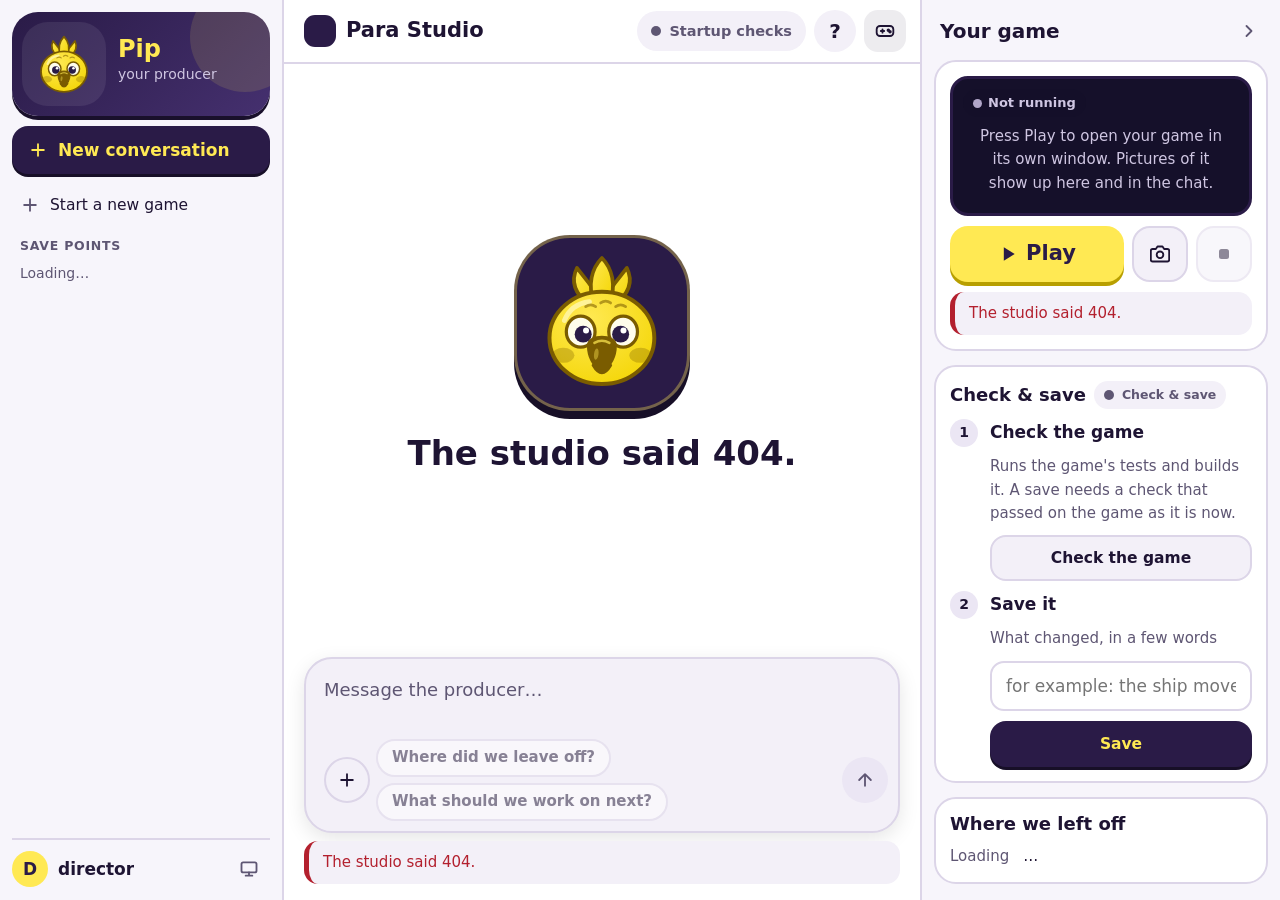
==== tools/para/studio/index.html @ 0a6eadca "feat(para): add optional Lavish visual boards to Para Studio (#11) * feat(board): optional visual bo" ====
<!doctype html>
<html lang="en">
<head>
<meta charset="utf-8">
<meta name="viewport" content="width=device-width, initial-scale=1">
<meta name="color-scheme" content="dark light">
<title>Para Studio</title>
<link rel="icon" type="image/svg+xml" href="data:image/svg+xml,%3Csvg xmlns='http://www.w3.org/2000/svg' viewBox='0 0 128 128'%3E%3Cdefs%3E%3ClinearGradient id='g' x1='0' y1='0' x2='1' y2='1'%3E%3Cstop offset='0' stop-color='%23FFE953'/%3E%3Cstop offset='1' stop-color='%23F3D400'/%3E%3C/linearGradient%3E%3CradialGradient id='r' cx='38%25' cy='30%25' r='85%25'%3E%3Cstop offset='0' stop-color='%23FFE953'/%3E%3Cstop offset='1' stop-color='%23F3D400'/%3E%3C/radialGradient%3E%3C/defs%3E%3Crect width='128' height='128' rx='28' fill='%232A1B47'/%3E%3Cg transform='translate(4 6)'%3E%3Cpath d='M50 44C40 36 34 26 40 14C46 22 54 30 58 40Z' fill='url(%23g)' stroke='%237A5C00' stroke-width='3' stroke-linejoin='round'/%3E%3Cpath d='M70 44C80 36 86 26 80 14C74 22 66 30 62 40Z' fill='url(%23g)' stroke='%237A5C00' stroke-width='3' stroke-linejoin='round'/%3E%3Cpath d='M54 42C48 28 52 14 60 6C68 14 72 28 66 42Z' fill='url(%23g)' stroke='%237A5C00' stroke-width='3' stroke-linejoin='round'/%3E%3Cellipse cx='60' cy='70' rx='42' ry='37' fill='url(%23r)' stroke='%237A5C00' stroke-width='3.2'/%3E%3Cellipse cx='43' cy='65' rx='11.5' ry='12.5' fill='%23FFFDEB' stroke='%237A5C00' stroke-width='2.6'/%3E%3Ccircle cx='45' cy='67' r='6.8' fill='%232A1B47'/%3E%3Ccircle cx='47.3' cy='64' r='2.4' fill='%23fff'/%3E%3Cellipse cx='77' cy='65' rx='11.5' ry='12.5' fill='%23FFFDEB' stroke='%237A5C00' stroke-width='2.6'/%3E%3Ccircle cx='75' cy='67' r='6.8' fill='%232A1B47'/%3E%3Ccircle cx='77.3' cy='64' r='2.4' fill='%23fff'/%3E%3Cpath d='M53 92Q60 104 67 92Z' fill='%235A4300' stroke='%237A5C00' stroke-width='2.4' stroke-linejoin='round'/%3E%3Cpath d='M49 76C49 67 71 67 71 76C71 86 66 93 60 97C54 93 49 86 49 76Z' fill='%237A5C00' stroke='%237A5C00' stroke-width='2' stroke-linejoin='round'/%3E%3C/g%3E%3C/svg%3E">
<script nonce="__NONCE__">
"use strict";
// The look follows the computer unless the director picked one; the pick is remembered in a cookie
// (the studio listens on a different port each run, and a cookie is shared across ports, a stored
// setting is not). This runs before the page is drawn, so there is no flash of the wrong theme.
const themeCookie = "paraloop_studio_theme";
function readTheme() {
  try {
    const m = document.cookie.match(/(?:^|;\s*)paraloop_studio_theme=(light|dark)(?:;|$)/);
    return m ? m[1] : "";
  } catch (e) { return ""; }
}
function writeTheme(choice) {
  try { document.cookie = themeCookie + "=" + (choice || "") + "; Path=/; Max-Age=" + (choice ? 31536000 : 0) + "; SameSite=Strict"; } catch (e) { /* cookies off: the choice lasts until reload */ }
}
function applyTheme(choice) {
  if (choice) document.documentElement.dataset.theme = choice; else delete document.documentElement.dataset.theme;
}
applyTheme(readTheme());
</script>
<style nonce="__NONCE__">
/* The fonts are inside the page (studioapi.nim puts them here when para is built): Nunito for
   text, Fredoka for headings, both SIL OFL 1.1 (tools/para/studio/fonts/). */
/*__FONTS__*/
/* Royal Purple on Nim gold. Every pair below was checked against WCAG AA (see the PR). The soft
   tints (ok-soft and the rest) are backgrounds for text in their own colour. */
:root {
  color-scheme: light dark;
  --sidebar: #F7F5FB; --bg: #FFFFFF; --surface: #F3F0F8; --surface-2: #EBE6F4; --line: #DCD5E8;
  --ink: #1E1433; --mute: #5E5673;
  --accent: #2A1B47; --accent-hover: #3D2A66; --on-accent: #FFE953; --link: #7A5C00; --focus: #9C7C00;
  --selected: #FFF6C7; --ok: #17763F; --bad: #B3202E; --warn: #A84B00;
  --scrim: rgba(30, 20, 51, .3); --pop: 0 10px 32px rgba(30, 20, 51, .16);
  --purple: #2A1B47; --gold: #FFE953;
  --gold-deep: #F3D400; --lilac: #E4DBF5; --ok-soft: #DDF3E5; --warn-soft: #FFE9D6; --bad-soft: #FBE1E4;
  --font: "Nunito", ui-rounded, "SF Pro Rounded", system-ui, -apple-system, "Segoe UI", Roboto, sans-serif;
  --display: "Fredoka", "Nunito", ui-rounded, system-ui, -apple-system, "Segoe UI", sans-serif;
}
@media (prefers-color-scheme: dark) {
  :root:not([data-theme="light"]) {
    --sidebar: #140D22; --bg: #1C1330; --surface: #2A1F45; --surface-2: #33284F; --line: #46396B;
    --ink: #EFEAF7; --mute: #B1A6C9;
    --accent: #FFE953; --accent-hover: #F3D400; --on-accent: #2A1B47; --link: #FFE953; --focus: #FFE953;
    --selected: #2C2433; --ok: #5FD38D; --bad: #FF7A85; --warn: #FFA066;
    --scrim: rgba(10, 6, 20, .6); --pop: 0 10px 32px rgba(0, 0, 0, .5);
    --lilac: #33284F; --ok-soft: #1F3A2C; --warn-soft: #3D2A1E; --bad-soft: #3D1E26;
  }
}
:root[data-theme="light"] { color-scheme: light; }
:root[data-theme="dark"] {
  color-scheme: dark;
  --sidebar: #140D22; --bg: #1C1330; --surface: #2A1F45; --surface-2: #33284F; --line: #46396B;
  --ink: #EFEAF7; --mute: #B1A6C9;
  --accent: #FFE953; --accent-hover: #F3D400; --on-accent: #2A1B47; --link: #FFE953; --focus: #FFE953;
  --selected: #2C2433; --ok: #5FD38D; --bad: #FF7A85; --warn: #FFA066;
  --scrim: rgba(10, 6, 20, .6); --pop: 0 10px 32px rgba(0, 0, 0, .5);
  --lilac: #33284F; --ok-soft: #1F3A2C; --warn-soft: #3D2A1E; --bad-soft: #3D1E26;
}

* { box-sizing: border-box; }
html, body { height: 100%; }
body { margin: 0; background: var(--bg); color: var(--ink); font: 17px/1.55 var(--font); -webkit-font-smoothing: antialiased; }
button { font: inherit; color: inherit; background: none; border: 0; padding: 0; cursor: pointer; text-align: inherit; }
button:disabled { cursor: default; }
input[type=text], textarea { font: inherit; color: var(--ink); }
:focus-visible { outline: 3px solid var(--focus); outline-offset: 2px; }
[hidden] { display: none !important; }
a { color: var(--link); font-weight: 700; }
p { margin: 0 0 8px; }
code, pre, .cmd { font-family: ui-monospace, SFMono-Regular, Consolas, monospace; }
code { font-size: .88em; overflow-wrap: anywhere; }
.mute { color: var(--mute); }
.sp { flex: 1; }
.sr-only { position: absolute; width: 1px; height: 1px; padding: 0; margin: -1px; overflow: hidden; clip: rect(0 0 0 0); white-space: nowrap; border: 0; }
.ic { width: 20px; height: 20px; flex: none; fill: none; stroke: currentColor; stroke-width: 2.2; stroke-linecap: round; stroke-linejoin: round; }
.ic.solid { fill: currentColor; stroke: none; }
.ib { width: 42px; height: 42px; border-radius: 14px; display: inline-grid; place-items: center; color: var(--mute); flex: none; }
.ib:hover:not(:disabled), .ib[aria-expanded="true"] { background: color-mix(in srgb, var(--ink) 8%, transparent); color: var(--ink); }

/* Pip, the parakeet: the brand mark and the producer's face. Always drawn on a purple tile, so the
   gold has the same contrast in light and dark. States: idle, thinking, talking. */
.pip-defs { position: absolute; width: 0; height: 0; overflow: hidden; }
.pip-tile { display: inline-grid; place-items: center; background: var(--purple); flex: none; width: 52px; height: 52px; border-radius: 18px;
  border: 2px solid color-mix(in srgb, var(--gold) 35%, transparent); box-shadow: 0 3px 0 color-mix(in srgb, var(--purple) 50%, #000); }
.pip-tile .pip { width: 94%; height: 94%; }
.pip { display: block; overflow: visible; }
.pip .think-dots, .pip .talk-arcs { display: none; }
.pip .think-dots { fill: var(--gold); }
.pip .talk-arcs { fill: none; stroke: var(--gold); stroke-width: 3; stroke-linecap: round; }
.pip .eye { transform-box: fill-box; transform-origin: 50% 50%; }
.pip .bird { transform-origin: 60px 112px; }
.pip .crest { transform-origin: 60px 44px; }
.pip .lower { transform-origin: 60px 92px; }
.pip .mouth { transform-box: fill-box; transform-origin: 50% 0%; transform: scaleY(.05); }
.pip[data-state="idle"] .bird { animation: pip-bob 3.4s ease-in-out infinite; }
.pip[data-state="idle"] .eye { animation: pip-blink 4.2s infinite; }
.pip[data-state="thinking"] .think-dots { display: inline; }
.pip[data-state="thinking"] .bird { animation: pip-tilt 3.6s ease-in-out infinite; }
.pip[data-state="thinking"] .pupil { transform: translate(2.6px, -4.4px); transition: transform .3s; }
.pip[data-state="thinking"] .think-dots circle { animation: pip-dots 1.5s infinite; }
.pip[data-state="thinking"] .think-dots circle:nth-child(2) { animation-delay: .25s; }
.pip[data-state="thinking"] .think-dots circle:nth-child(3) { animation-delay: .5s; }
.pip[data-state="thinking"] .crest { animation: pip-wig 1.8s ease-in-out infinite; }
.pip[data-state="talking"] .talk-arcs { display: inline; animation: pip-ping 1.1s infinite; }
.pip[data-state="talking"] .bird { animation: pip-chat 1.8s ease-in-out infinite; }
.pip[data-state="talking"] .lower { animation: pip-jaw .95s linear infinite; }
.pip[data-state="talking"] .mouth { animation: pip-gape .95s linear infinite; }
.pip[data-state="talking"] .crest { animation: pip-bounce .95s ease-in-out infinite; }
@keyframes pip-bob { 0%, 100% { transform: translateY(0); } 50% { transform: translateY(-2px); } }
@keyframes pip-blink { 0%, 92%, 100% { transform: scaleY(1); } 95% { transform: scaleY(.08); } }
@keyframes pip-tilt { 0%, 100% { transform: rotate(-5deg); } 50% { transform: rotate(-8deg) translateY(-1px); } }
@keyframes pip-dots { 0%, 100% { opacity: .25; } 35% { opacity: 1; } }
@keyframes pip-wig { 0%, 100% { transform: rotate(0); } 50% { transform: rotate(4deg); } }
@keyframes pip-ping { 0%, 100% { opacity: .15; } 50% { opacity: 1; } }
@keyframes pip-chat { 0%, 100% { transform: translateY(0); } 50% { transform: translateY(-1.5px); } }
@keyframes pip-bounce { 0%, 100% { transform: rotate(0); } 50% { transform: rotate(-3deg) translateY(-1px); } }
@keyframes pip-jaw { 0%, 100% { transform: translateY(0); } 20% { transform: translateY(5px); } 40% { transform: translateY(1px); } 60% { transform: translateY(6px); } 80% { transform: translateY(2px); } }
@keyframes pip-gape { 0%, 100% { transform: scaleY(.05); } 20% { transform: scaleY(1); } 40% { transform: scaleY(.25); } 60% { transform: scaleY(1.15); } 80% { transform: scaleY(.4); } }

/* the desk: sidebar, conversation, game panel */
.app { height: 100vh; height: 100dvh; display: grid; grid-template-columns: 284px minmax(0, 1fr) 360px; grid-template-rows: minmax(0, 1fr); position: relative; overflow: hidden; }
.app.no-panel, .app.no-game { grid-template-columns: 284px minmax(0, 1fr); }
.app.no-panel .panel, .app.no-game .panel { display: none; }

/* the sidebar */
.sb { background: var(--sidebar); border-right: 2px solid var(--line); display: flex; flex-direction: column; padding: 12px 12px 10px; gap: 10px; min-height: 0; overflow-y: auto; z-index: 6; scrollbar-width: thin; scrollbar-color: var(--line) transparent; }
.sb-x { display: none; position: absolute; right: 8px; top: 8px; z-index: 1; color: #EFEAF7; }
.pipcard { position: relative; overflow: hidden; display: flex; align-items: center; gap: 12px; padding: 10px; border-radius: 26px; flex: none;
  background: linear-gradient(135deg, var(--purple), #45306F); color: #EFEAF7; box-shadow: 0 4px 0 color-mix(in srgb, var(--purple) 60%, #000); }
.pipcard::before { content: ""; position: absolute; right: -30px; top: -30px; width: 110px; height: 110px; border-radius: 50%; background: rgba(255, 233, 83, .12); }
.pipcard .face { width: 84px; height: 84px; flex: none; border-radius: 26px; background: rgba(255, 255, 255, .08); padding: 8px 7px 6px; }
.pipcard .face .pip { width: 100%; height: 100%; }
.pipcard .who { min-width: 0; position: relative; }
.pipcard b { font: 600 24px/1.05 var(--display); color: var(--gold); display: block; overflow-wrap: anywhere; }
.pipcard small { display: block; color: #CFC6E2; font-size: 14px; margin: 2px 0 6px; }
.agents { display: flex; flex-wrap: wrap; gap: 4px; }
.agent-opt, .agent-one { font-size: 14px; font-weight: 800; border-radius: 999px; padding: 3px 11px; min-height: 30px; background: rgba(255, 255, 255, .12); color: #EFEAF7; display: inline-flex; align-items: center; }
.agent-opt:hover:not(:disabled) { background: rgba(255, 255, 255, .22); }
.agent-opt[aria-checked="true"] { background: var(--gold); color: var(--purple); }
.agent-opt:disabled { opacity: .6; }
.newchat { display: flex; align-items: center; gap: 10px; min-height: 48px; padding: 0 16px; border-radius: 16px; background: var(--accent); color: var(--on-accent); font-weight: 800; flex: none;
  box-shadow: 0 3px 0 color-mix(in srgb, var(--accent) 55%, #000); }
.newchat:hover:not(:disabled) { background: var(--accent-hover); }
.newchat:disabled { opacity: .55; }
.label { font-size: 12.5px; font-weight: 800; text-transform: uppercase; letter-spacing: .06em; color: var(--mute); padding: 10px 8px 4px; }
.row { display: flex; align-items: center; gap: 10px; width: 100%; min-height: 42px; padding: 6px 8px; border-radius: 14px; font-size: 15.5px; line-height: 20px; min-width: 0; }
button.row:hover:not(:disabled) { background: color-mix(in srgb, var(--ink) 7%, transparent); }
.row:disabled { opacity: .55; }
.row.sel { background: var(--selected); box-shadow: inset 3px 0 0 var(--focus); font-weight: 800; }
.row .tx { flex: 1; min-width: 0; overflow: hidden; white-space: nowrap; text-overflow: ellipsis; }
.row .when { color: var(--mute); font-size: 12.5px; flex: none; }
.row .n { min-width: 28px; height: 28px; padding: 0 4px; border-radius: 10px; background: var(--surface-2); color: var(--mute); display: grid; place-items: center; font-size: 13px; font-weight: 800; flex: none; }
.row .ic { color: var(--mute); }
.thumb { width: 32px; height: 32px; border-radius: 11px; flex: none; display: grid; place-items: center; font: 600 16px/1 var(--display); background: var(--purple); color: var(--gold); }
.thumb.t1 { background: #5FD38D; color: #10301E; }
.thumb.t2 { background: var(--lilac); color: var(--ink); }
.thumb.t3 { background: var(--gold); color: var(--purple); }
.sb p.mute { padding: 4px 8px; font-size: 14px; margin: 0; }
.foot { margin-top: auto; border-top: 2px solid var(--line); padding-top: 8px; display: flex; align-items: center; gap: 6px; }
.me { display: flex; align-items: center; gap: 10px; flex: 1; min-width: 0; font-weight: 700; }
.me span:last-child { overflow: hidden; text-overflow: ellipsis; white-space: nowrap; }
.av { width: 36px; height: 36px; border-radius: 50%; display: grid; place-items: center; background: var(--gold); color: var(--purple); font: 600 17px/1 var(--display); flex: none; }
.theme-ic { display: none; }
:root:not([data-theme]) .theme-ic.i-auto, :root[data-theme="light"] .theme-ic.i-light, :root[data-theme="dark"] .theme-ic.i-dark { display: block; }

/* the conversation, in the middle */
.main { min-width: 0; min-height: 0; display: flex; flex-direction: column; position: relative; }
.hd { height: 64px; flex: none; display: flex; align-items: center; gap: 8px; padding: 0 14px; border-bottom: 2px solid var(--line); position: relative; z-index: 3; }
.menu { display: none; }
.picker { display: inline-flex; align-items: center; gap: 10px; min-height: 46px; padding: 0 12px 0 6px; border-radius: 16px; font: 600 21px/1.1 var(--display); min-width: 0; }
.picker > span:not(.thumb) { overflow: hidden; text-overflow: ellipsis; white-space: nowrap; }
.picker:hover:not(:disabled), .picker[aria-expanded="true"] { background: var(--surface); }
.picker .ic { width: 18px; height: 18px; color: var(--mute); }
.picker:disabled .ic { display: none; }
.app.no-game .picker .thumb { display: none; }
.pill { display: inline-flex; align-items: center; gap: 8px; min-height: 40px; padding: 0 14px; border-radius: 999px; font-weight: 800; font-size: 14.5px; white-space: nowrap;
  background: var(--surface); color: var(--mute); }
.pill .pd { width: 10px; height: 10px; border-radius: 50%; background: var(--mute); flex: none; }
.pill.ok { background: var(--ok-soft); color: var(--ok); } .pill.ok .pd { background: var(--ok); }
.pill.warn { background: var(--warn-soft); color: var(--warn); } .pill.warn .pd { background: var(--warn); }
.pill.bad { background: var(--bad-soft); color: var(--bad); } .pill.bad .pd { background: var(--bad); }
button.pill:hover { filter: brightness(.97); }
.pill .short { display: none; }
.running .pd { box-shadow: 0 0 0 0 color-mix(in srgb, var(--ok) 60%, transparent); }
.help { width: 42px; height: 42px; border-radius: 50%; background: var(--surface); font: 600 20px/1 var(--display); display: grid; place-items: center; flex: none; }
.help:hover, .help[aria-expanded="true"] { background: var(--surface-2); }

.btn { display: inline-flex; align-items: center; justify-content: center; gap: 8px; min-height: 46px; padding: 0 18px; border-radius: 16px; font-size: 15.5px; font-weight: 800; white-space: nowrap; background: var(--surface-2); color: var(--ink); }
.btn .ic { width: 18px; height: 18px; }
.btn.primary { background: var(--accent); color: var(--on-accent); box-shadow: 0 3px 0 color-mix(in srgb, var(--accent) 55%, #000); }
.btn.primary:hover:not(:disabled) { background: var(--accent-hover); }
.btn.ghost { background: var(--surface); border: 2px solid var(--line); }
.btn.ghost:hover:not(:disabled) { background: var(--surface-2); }
.btn.full { width: 100%; }
.btn:disabled { opacity: .5; }
.btn.primary:disabled { background: var(--surface-2); color: var(--mute); opacity: 1; box-shadow: none; }

/* menus and popovers */
.pop { position: absolute; z-index: 8; min-width: 240px; background: var(--bg); border: 2px solid var(--line); border-radius: 20px; box-shadow: var(--pop); padding: 8px; display: flex; flex-direction: column; gap: 2px; }
.pop .hint { font-size: 12.5px; font-weight: 800; color: var(--mute); padding: 6px 10px 4px; text-transform: uppercase; letter-spacing: .05em; }
.pop .mk { display: inline-grid; width: 20px; flex: none; }
.pop [aria-checked="false"] .mk { visibility: hidden; }
#game-menu { top: 58px; left: 12px; }
.card-pop { top: 70px; right: 12px; width: min(420px, calc(100% - 24px)); max-height: calc(100% - 84px); overflow-y: auto; padding: 16px 18px 18px; gap: 12px; }
.card-pop h3 { font: 600 21px/1.2 var(--display); margin: 0; }
.pfl { list-style: none; margin: 0; padding: 0; display: flex; flex-direction: column; gap: 10px; }
.pfl li { display: flex; gap: 10px; align-items: flex-start; font-size: 15.5px; line-height: 1.45; min-width: 0; }
.pfl li > span:last-child { min-width: 0; overflow-wrap: anywhere; }
.pfl b { display: block; }
.pfl small { display: block; color: var(--mute); font-size: 14px; }
.dot { flex: none; width: 28px; height: 28px; border-radius: 50%; display: grid; place-items: center; font-weight: 800; font-size: 15px; background: var(--lilac); color: var(--ink); }
.dot.ok { background: var(--ok-soft); color: var(--ok); }
.dot.fail { background: var(--bad-soft); color: var(--bad); }
.dot.unknown { background: var(--warn-soft); color: var(--warn); }
.em { flex: none; width: 30px; height: 30px; border-radius: 10px; display: grid; place-items: center; background: var(--surface); font-size: 16px; }
.sub { font: 600 16px/1.2 var(--display); margin: 4px 0 0; color: var(--mute); }

/* the first-run helper for Claude: what to type, and what Claude will ask */
.firstrun { border: 2px solid var(--focus); background: var(--selected); border-radius: 18px; padding: 12px 14px; display: flex; flex-direction: column; gap: 10px; font-size: 15px; }
.firstrun h4 { font: 600 18px/1.2 var(--display); margin: 0; }
.firstrun p { margin: 0; }
.firstrun ul { margin: 0; padding-left: 20px; display: flex; flex-direction: column; gap: 6px; }
.cmd { margin: 0; padding: 10px 12px; background: var(--bg); border: 2px solid var(--line); border-radius: 12px; font-size: 14px; white-space: pre-wrap; overflow-wrap: anywhere; }
.btns { display: flex; flex-wrap: wrap; gap: 8px; align-items: center; }

.result { padding: 10px 14px; white-space: pre-wrap; border-radius: 14px; border-left: 5px solid var(--line); background: var(--surface); overflow-wrap: anywhere; font-size: 15px; }
.result.ok { border-color: var(--ok); color: var(--ok); }
.result.bad { border-color: var(--bad); color: var(--bad); }
.result.busy { border-color: var(--warn); color: var(--warn); }
.result:empty { display: none; }
details { font-size: 14.5px; }
summary { cursor: pointer; font-weight: 700; }
pre { margin: 8px 0 0; padding: 10px; background: var(--bg); border: 2px solid var(--line); border-radius: 12px; max-height: 14rem; overflow: auto; white-space: pre-wrap; overflow-wrap: anywhere; font-size: 13px; line-height: 1.4; color: var(--ink); }

/* the conversation: the director's bubbles on the right, Pip beside the producer's */
.stage { flex: 1; min-height: 0; display: flex; flex-direction: column; }
#chat-log { flex: 1; min-height: 0; overflow-y: auto; display: flex; flex-direction: column; gap: 18px; padding: 20px max(20px, calc((100% - 50rem) / 2)) 16px; scrollbar-width: thin; scrollbar-color: var(--line) transparent; }
#chat-log > * { flex-shrink: 0; } /* a long conversation scrolls; nothing in it gets squeezed */
.msg { display: flex; gap: 14px; min-width: 0; }
.msg.you { align-self: flex-end; max-width: 78%; }
.msg.prod { align-self: flex-start; max-width: 90%; }
.bub { padding: 12px 18px; white-space: pre-wrap; overflow-wrap: anywhere; font-size: 18px; line-height: 1.6; min-width: 0; }
.msg.you .bub { background: var(--surface-2); border-radius: 24px 24px 8px 24px; }
.msg.prod .bub { background: var(--surface); border: 2px solid var(--line); border-radius: 8px 24px 24px 24px; }
#chat-log > :not(.msg) { margin-left: 66px; }
.line { color: var(--mute); font-size: 15.5px; overflow-wrap: anywhere; padding-left: 14px; border-left: 4px solid var(--line); }
.line.refused { color: var(--warn); border-color: var(--warn); background: var(--warn-soft); padding: 10px 14px; border-radius: 0 14px 14px 0; }
.line.error { color: var(--bad); border-color: var(--bad); font-size: 16px; white-space: pre-wrap; background: var(--bad-soft); padding: 10px 14px; border-radius: 0 14px 14px 0; }
.line.notice { border-color: var(--focus); }
.card { border: 2px solid var(--line); border-radius: 18px; padding: 10px 14px; background: var(--bg); max-width: 36rem; display: flex; gap: 12px; align-items: flex-start; }
.card .ti { width: 38px; height: 38px; border-radius: 12px; display: grid; place-items: center; flex: none; background: var(--gold); color: var(--purple); }
.card.done .ti { background: var(--ok); color: var(--bg); }
.card.failed .ti, .card.stopped .ti { background: var(--bad); color: var(--bg); }
.card .tb { flex: 1; min-width: 0; }
.card .head { font-weight: 800; display: flex; align-items: center; gap: 8px; flex-wrap: wrap; }
.card .state { font-weight: 600; color: var(--mute); }
.card .what { color: var(--mute); overflow-wrap: anywhere; white-space: pre-wrap; font-size: 15px; }
.card .what:empty { display: none; }
.card.shot { display: block; overflow: hidden; }
.card.shot img { display: block; max-width: 100%; height: auto; margin-top: 8px; border: 2px solid var(--line); border-radius: 12px; background: var(--bg); }
.spin { display: inline-block; width: 18px; height: 18px; border-radius: 50%; border: 3px solid var(--line); border-top-color: var(--focus); flex: none; animation: rot .8s linear infinite; }
@keyframes rot { to { transform: rotate(360deg); } }
.typing { padding: 0 max(20px, calc((100% - 50rem) / 2)) 8px; }
.typing .msg { align-items: center; }
.typing .bub { color: var(--mute); padding: 10px 18px; font-size: 16px; }
.dots { display: inline-flex; gap: 4px; margin-left: 6px; vertical-align: middle; }
.dots i { width: 7px; height: 7px; border-radius: 50%; background: var(--mute); display: block; animation: dd 1.2s infinite ease-in-out; }
.dots i:nth-child(2) { animation-delay: .2s; }
.dots i:nth-child(3) { animation-delay: .4s; }
@keyframes dd { 0%, 60%, 100% { opacity: .3; transform: translateY(0); } 30% { opacity: 1; transform: translateY(-3px); } }

/* the greeting before anything is said: a big Pip */
.hello { display: none; flex: 1; min-height: 0; overflow-y: auto; flex-direction: column; align-items: center; justify-content: center; text-align: center; padding: 20px; gap: 6px; }
.hello .pip-tile { width: 176px; height: 176px; border-radius: 56px; border-width: 3px; box-shadow: 0 8px 0 color-mix(in srgb, var(--purple) 55%, #000); }
.hello h2 { font: 600 34px/1.1 var(--display); margin: 18px 0 0; }
.hello p { color: var(--mute); margin: 0 auto; font-size: 17px; max-width: 34rem; }
.hello .btn { margin-top: 12px; min-height: 56px; padding: 0 28px; font: 600 21px/1 var(--display); border-radius: 20px; }
.app.is-empty #chat-log, .app.is-empty .typing { display: none; }
.app.is-empty .hello { display: flex; }
.app.no-game .cwrap, .app.no-game #chat-new, .app.no-game #panel-btn { display: none; }

/* the message box: big, round, and nothing written under it */
.cwrap { flex: none; padding: 8px max(20px, calc((100% - 50rem) / 2)) 16px; display: flex; flex-direction: column; gap: 8px; }
.composer { background: var(--surface); border: 2px solid var(--line); border-radius: 28px; padding: 10px 10px 10px 18px; box-shadow: 0 6px 20px rgba(0, 0, 0, .10); display: flex; flex-direction: column; gap: 6px; }
.composer:focus-within { border-color: var(--focus); }
.composer textarea { width: 100%; resize: none; border: 0; outline: 0; background: transparent; font-size: 18px; line-height: 26px; padding: 8px 0; min-height: 64px; height: 64px; max-height: 220px; }
.composer textarea::placeholder { color: var(--mute); }
.composer textarea:focus-visible { outline: none; }
.tools { display: flex; align-items: center; gap: 6px; flex-wrap: wrap; }
.plus, .send { width: 46px; height: 46px; border-radius: 50%; display: grid; place-items: center; flex: none; }
.plus { color: var(--ink); border: 2px solid var(--line); }
.plus:hover, .plus[aria-expanded="true"] { background: var(--bg); }
.send { background: var(--accent); color: var(--on-accent); margin-left: auto; }
.send:hover:not(:disabled) { background: var(--accent-hover); }
.send:disabled { background: var(--surface-2); color: var(--mute); }
#chat-start { flex: 1 1 0; min-width: 0; }
.chip { display: inline-flex; align-items: center; min-height: 38px; padding: 0 14px; border-radius: 999px; border: 2px solid var(--line); font-size: 15px; font-weight: 700; color: var(--ink); background: var(--bg); }
.chip:hover:not(:disabled) { border-color: var(--focus); }
.chip:disabled { opacity: .5; }

/* the game panel, on the right */
.panel { border-left: 2px solid var(--line); background: var(--sidebar); display: flex; flex-direction: column; min-height: 0; z-index: 7; }
.p-hd { display: flex; align-items: center; gap: 8px; padding: 10px 10px 8px 18px; flex: none; }
.p-hd b { font: 600 20px/1.2 var(--display); }
.pbody { flex: 1; min-height: 0; overflow-y: auto; padding: 0 12px 14px; display: flex; flex-direction: column; gap: 14px; scrollbar-width: thin; scrollbar-color: var(--line) transparent; }
.sec { background: var(--bg); border: 2px solid var(--line); border-radius: 22px; padding: 14px; display: flex; flex-direction: column; gap: 10px; }
.sec h4 { font: 600 18px/1.2 var(--display); margin: 0; display: flex; align-items: center; gap: 8px; flex-wrap: wrap; }
.sec h4 .pill { min-height: 28px; padding: 0 10px; font: 800 12.5px/1 var(--font); }
.view { position: relative; border-radius: 18px; overflow: hidden; border: 3px solid var(--purple); background: #15102A; min-height: 120px; display: grid; place-items: center; }
.view img { display: block; width: 100%; height: auto; }
.view .empty-view { color: #CFC6E2; font-size: 15px; padding: 46px 18px 18px; text-align: center; }
.view .live { position: absolute; left: 10px; top: 10px; display: inline-flex; align-items: center; gap: 6px; font-size: 13px; font-weight: 800; background: rgba(21, 16, 42, .85); color: #CFC6E2; padding: 4px 10px; border-radius: 999px; }
.view .live i { width: 9px; height: 9px; border-radius: 50%; background: #B1A6C9; }
.view .live.on { color: #5FD38D; } .view .live.on i { background: #5FD38D; }
.view .live.busy { color: #FFA066; } .view .live.busy i { background: #FFA066; }
.row3 { display: grid; grid-template-columns: minmax(0, 1fr) auto auto; gap: 8px; }
.play { min-height: 56px; border-radius: 18px; background: var(--gold); color: var(--purple); font: 600 21px/1 var(--display); display: flex; align-items: center; justify-content: center; gap: 8px; box-shadow: 0 4px 0 #B89F00; padding: 0 12px; }
.play:hover:not(:disabled) { background: var(--gold-deep); }
.play:disabled { opacity: .6; }
.sq { width: 56px; height: 56px; border-radius: 18px; background: var(--surface); display: grid; place-items: center; border: 2px solid var(--line); flex: none; }
.sq:hover:not(:disabled) { background: var(--surface-2); }
.sq:disabled { opacity: .5; }
.step { display: flex; gap: 12px; }
.sn { width: 28px; height: 28px; border-radius: 50%; background: var(--surface-2); display: grid; place-items: center; font-weight: 800; font-size: 14px; flex: none; }
.sbody { display: flex; flex-direction: column; gap: 10px; flex: 1; min-width: 0; }
.sbody p { margin: 0; font-size: 15px; }
.sbody label, .confirm label { font-size: 15px; color: var(--mute); }
dl { margin: 0; display: grid; grid-template-columns: max-content minmax(0, 1fr); gap: 6px 14px; font-size: 15px; }
dt { color: var(--mute); }
dd { margin: 0; overflow-wrap: anywhere; }
.field { width: 100%; background: var(--bg); border: 2px solid var(--line); border-radius: 14px; padding: 10px 14px; min-height: 48px; }
.field:focus { outline: 0; border-color: var(--focus); box-shadow: 0 0 0 3px color-mix(in srgb, var(--focus) 28%, transparent); }

/* the sheets that slide in (backup, a new game) */
.scrim { position: absolute; inset: 0; background: var(--scrim); z-index: 5; }
#sheet-scrim { z-index: 8; }
.sheet { position: absolute; top: 0; right: 0; bottom: 0; width: 440px; max-width: 100%; z-index: 9; background: var(--bg); border-left: 2px solid var(--line); box-shadow: var(--pop); padding: 16px 20px 20px; display: flex; flex-direction: column; gap: 18px; overflow-y: auto; }
.sheet > form { flex: none; }
.sh-hd { display: flex; align-items: center; font: 600 22px/1.2 var(--display); }
.sh-hd .ib { margin-right: -8px; }
.confirm { border: 2px solid var(--warn); border-radius: 18px; padding: 14px; display: flex; flex-direction: column; gap: 8px; }
.confirm p { margin: 0; font-size: 15px; }
.check { display: flex; gap: 8px; align-items: flex-start; }
.check input { margin-top: 4px; width: 1.15rem; height: 1.15rem; accent-color: var(--accent); }

@media (max-width: 1100px) {
  .app, .app.no-panel, .app.no-game { grid-template-columns: 248px minmax(0, 1fr); }
  .panel { display: none; position: absolute; top: 0; right: 0; bottom: 0; width: min(400px, 100%); box-shadow: var(--pop); }
  .app.panel-open .panel { display: flex; }
  .app.no-game .panel { display: none; }
  .pipcard .face { width: 72px; height: 72px; border-radius: 22px; }
}
@media (max-width: 760px) {
  .app, .app.no-panel, .app.no-game { grid-template-columns: minmax(0, 1fr); }
  .sb { position: absolute; top: 0; bottom: 0; left: 0; width: 300px; max-width: 88%; transform: translateX(-100%); visibility: hidden; }
  .app.drawer-open .sb { transform: none; visibility: visible; box-shadow: var(--pop); }
  .pipcard .face { width: 84px; height: 84px; border-radius: 26px; }
  .pipcard { padding-right: 44px; }
  .sb-x, .menu { display: inline-grid; }
  .hd { padding: 0 6px; gap: 4px; height: 60px; }
  .picker { font-size: 18px; padding: 0 6px 0 4px; }
  .picker .thumb { display: none; }
  .pill { padding: 0 11px; }
  .hd .pill .long { display: none; }
  .hd .pill .short { display: inline; }
  .running .short { display: none; }
  #game-menu { left: 46px; }
  .card-pop { left: 8px; right: 8px; width: auto; top: 64px; }
  #chat-log { padding: 14px 12px 12px; gap: 16px; }
  .typing { padding: 0 12px 8px; }
  .msg { gap: 10px; }
  .msg.you { max-width: 88%; }
  .msg.prod { max-width: 100%; }
  .bub { font-size: 17px; padding: 10px 15px; }
  .msg.prod > .pip-tile, .typing .pip-tile { width: 46px; height: 46px; border-radius: 16px; }
  #chat-log > :not(.msg) { margin-left: 0; }
  .hello .pip-tile { width: 140px; height: 140px; border-radius: 44px; }
  .hello h2 { font-size: 27px; }
  .cwrap { padding: 6px 10px 10px; }
  .composer { padding: 8px 8px 8px 14px; border-radius: 24px; }
  .chip { min-height: 36px; padding: 0 12px; font-size: 14px; }
}
@media (prefers-reduced-motion: reduce) {
  *, *::before, *::after { animation: none !important; transition: none !important; scroll-behavior: auto !important; }
}
@media (prefers-reduced-motion: no-preference) {
  .sb { transition: transform .2s ease, visibility 0s linear .2s; }
  .app.drawer-open .sb { transition: transform .2s ease, visibility 0s; }
  .btn, .row, .chip, .play, .sq { transition: background-color .12s, border-color .12s; }
  #chat-log { scroll-behavior: smooth; }
  .running.live .pd { animation: pulse 1.8s infinite; }
  @keyframes pulse { 70% { box-shadow: 0 0 0 7px transparent; } }
}
</style>
</head>
<body>
<svg class="pip-defs" width="0" height="0" aria-hidden="true" focusable="false"><defs>
  <linearGradient id="pipGold" x1="0" y1="0" x2="1" y2="1"><stop offset="0" stop-color="#FFE953"/><stop offset="1" stop-color="#F3D400"/></linearGradient>
  <radialGradient id="pipBody" cx="38%" cy="30%" r="85%"><stop offset="0" stop-color="#FFE953"/><stop offset="1" stop-color="#F3D400"/></radialGradient>
</defs></svg>
<template id="pip-tpl"><svg class="pip" viewBox="-4 2 128 112" aria-hidden="true" focusable="false">
<g class="talk-arcs"><path d="M106 60 q8 6 0 12"/><path d="M112 54 q13 12 0 24"/></g>
<g class="think-dots"><circle cx="100" cy="30" r="3.2"/><circle cx="108" cy="21" r="4.2"/><circle cx="117" cy="10" r="5.2"/></g>
<g class="bird">
  <g class="crest">
    <path d="M50 44 C40 36 34 26 40 14 C46 22 54 30 58 40Z" fill="url(#pipGold)" stroke="#7A5C00" stroke-width="3" stroke-linejoin="round"/>
    <path d="M70 44 C80 36 86 26 80 14 C74 22 66 30 62 40Z" fill="url(#pipGold)" stroke="#7A5C00" stroke-width="3" stroke-linejoin="round"/>
    <path d="M54 42 C48 28 52 14 60 6 C68 14 72 28 66 42Z" fill="url(#pipGold)" stroke="#7A5C00" stroke-width="3" stroke-linejoin="round"/>
  </g>
  <ellipse cx="60" cy="70" rx="42" ry="37" fill="url(#pipBody)" stroke="#7A5C00" stroke-width="3.2"/>
  <path d="M30 56 C34 46 42 42 50 41" fill="none" stroke="#FFF6A8" stroke-width="4" stroke-linecap="round" opacity=".85"/>
  <path d="M47 45 q4 -3 8 0 M59 42 q4 -3 8 0 M71 45 q4 -3 8 0" fill="none" stroke="#7A5C00" stroke-width="2.2" stroke-linecap="round" opacity=".55"/>
  <ellipse cx="29" cy="84" rx="9" ry="6" fill="#7A5C00" opacity=".3"/><ellipse cx="91" cy="84" rx="9" ry="6" fill="#7A5C00" opacity=".3"/>
  <g class="eyes">
    <g class="eye"><ellipse cx="43" cy="65" rx="11.5" ry="12.5" fill="#FFFDEB" stroke="#7A5C00" stroke-width="2.6"/>
      <g class="pupil"><circle cx="45" cy="67" r="6.8" fill="#2A1B47"/><circle cx="47.3" cy="64" r="2.4" fill="#fff"/></g></g>
    <g class="eye"><ellipse cx="77" cy="65" rx="11.5" ry="12.5" fill="#FFFDEB" stroke="#7A5C00" stroke-width="2.6"/>
      <g class="pupil"><circle cx="75" cy="67" r="6.8" fill="#2A1B47"/><circle cx="77.3" cy="64" r="2.4" fill="#fff"/></g></g>
  </g>
  <ellipse class="mouth" cx="60" cy="93" rx="6" ry="4.2" fill="#2A1B47"/>
  <g class="lower"><path d="M53 92 Q60 104 67 92Z" fill="#5A4300" stroke="#7A5C00" stroke-width="2.4" stroke-linejoin="round"/></g>
  <path d="M49 76 C49 67 71 67 71 76 C71 86 66 93 60 97 C54 93 49 86 49 76Z" fill="#7A5C00" stroke="#7A5C00" stroke-width="2" stroke-linejoin="round"/>
  <path d="M54 74 q6 -3.4 12 0" fill="none" stroke="#FFE953" stroke-width="2" stroke-linecap="round" opacity=".7"/>
  <ellipse cx="55.5" cy="83" rx="1.8" ry="4.6" fill="#FFE953" opacity=".4" transform="rotate(8 55.5 83)"/>
</g></svg></template>

<div class="app is-empty" id="app">
  <aside class="sb" id="sb" aria-label="Games and save points">
    <button type="button" class="ib sb-x" id="sb-close" aria-label="Close the menu"><svg class="ic" viewBox="0 0 24 24" aria-hidden="true"><path d="M18 6L6 18M6 6l12 12"/></svg></button>
    <div class="pipcard">
      <span class="face" data-pip="live"></span>
      <div class="who">
        <b id="pip-name">Pip</b><small>your producer</small>
        <div class="agents" id="agents" role="radiogroup" aria-label="Who is the producer for this game" aria-describedby="agent-about" hidden></div>
        <span class="agent-one" id="agent-one" hidden></span>
      </div>
    </div>
    <button type="button" class="newchat" id="chat-new"><svg class="ic" viewBox="0 0 24 24" aria-hidden="true"><path d="M12 5v14M5 12h14"/></svg><span>New conversation</span></button>
    <div>
      <div class="label" id="games-label" hidden>Games</div>
      <div id="games-list" role="group" aria-labelledby="games-label"></div>
      <button type="button" class="row" id="new-open"><svg class="ic" viewBox="0 0 24 24" aria-hidden="true"><path d="M12 5v14M5 12h14"/></svg><span class="tx">Start a new game</span></button>
      <div class="label">Save points</div>
      <div id="points-body"><p class="mute">Loading&hellip;</p></div>
    </div>
    <div class="foot">
      <div class="me"><span class="av" aria-hidden="true">D</span><span id="me-name">director</span></div>
      <button type="button" class="ib" id="backup-open" aria-label="Back up online" title="Back up online…" hidden><svg class="ic" viewBox="0 0 24 24" aria-hidden="true"><path d="M18 10h-1.3A8 8 0 109 20h9a5 5 0 000-10z"/></svg></button>
      <button type="button" class="ib" id="theme-btn">
        <svg class="ic theme-ic i-auto" viewBox="0 0 24 24" aria-hidden="true"><rect x="3" y="4" width="18" height="12" rx="2"/><path d="M8 20h8M12 16v4"/></svg>
        <svg class="ic theme-ic i-light" viewBox="0 0 24 24" aria-hidden="true"><circle cx="12" cy="12" r="4"/><path d="M12 2v2M12 20v2M4.9 4.9l1.4 1.4M17.7 17.7l1.4 1.4M2 12h2M20 12h2M4.9 19.1l1.4-1.4M17.7 6.3l1.4-1.4"/></svg>
        <svg class="ic theme-ic i-dark" viewBox="0 0 24 24" aria-hidden="true"><path d="M21 12.8A9 9 0 1111.2 3a7 7 0 009.8 9.8z"/></svg>
        <span class="sr-only" id="theme-label">Theme: follows this computer</span>
      </button>
    </div>
  </aside>
  <div class="scrim" id="drawer-scrim" hidden></div>

  <main class="main" aria-label="Conversation">
    <header class="hd">
      <button type="button" class="ib menu" id="menu-btn" aria-label="Open the menu" aria-expanded="false"><svg class="ic" viewBox="0 0 24 24" aria-hidden="true"><path d="M4 6h16M4 12h16M4 18h16"/></svg></button>
      <button type="button" class="picker" id="picker-btn" aria-haspopup="true" aria-expanded="false" disabled><span class="thumb" id="game-thumb" aria-hidden="true"></span><span id="game-title">Para Studio</span><svg class="ic" viewBox="0 0 24 24" aria-hidden="true"><path d="M6 9l6 6 6-6"/></svg></button>
      <span class="sp"></span>
      <button type="button" class="pill running" id="running" hidden><span class="pd"></span><span class="long" id="running-lbl">Running</span><span class="short" aria-hidden="true"></span></button>
      <button type="button" class="pill" id="ready-btn" aria-haspopup="dialog" aria-expanded="false" aria-controls="ready-pop"><span class="pd"></span><span class="long" id="ready-long">Startup checks</span><span class="short" id="ready-short">Checks</span></button>
      <button type="button" class="help" id="help-btn" aria-label="Help: good to know" aria-haspopup="dialog" aria-expanded="false" aria-controls="help-pop">?</button>
      <button type="button" class="ib" id="panel-btn" aria-label="Show or hide the game panel" title="The game panel: Play, Check and Save" aria-expanded="true" aria-controls="panel"><svg class="ic" viewBox="0 0 24 24" aria-hidden="true"><rect x="2" y="6" width="20" height="12" rx="4"/><path d="M7 12h4M9 10v4"/><circle cx="16" cy="11" r="1"/><circle cx="18" cy="13" r="1"/></svg></button>
    </header>
    <div class="pop" id="game-menu" role="menu" aria-label="Games in this folder" hidden></div>

    <div class="pop card-pop" id="ready-pop" role="dialog" aria-labelledby="ready-h" hidden>
      <h3 id="ready-h">Startup checks</h3>
      <div id="preflight-sum" class="result" role="status" aria-live="polite"></div>
      <ul class="pfl" id="preflight-list"></ul>
      <div class="firstrun" id="firstrun" hidden>
        <h4>First time with Claude? A few minutes in a terminal</h4>
        <p>Claude asks its setup questions in a terminal, once. The studio can't answer them for you, and never sees your answers or your login.</p>
        <p><b>1.</b> Open a terminal in this folder: <code id="firstrun-folder"></code></p>
        <div class="btns" id="firstrun-term-row" hidden><button type="button" class="btn ghost" id="firstrun-term">Open a terminal here</button></div>
        <p><b>2.</b> Paste this and press Enter:</p>
        <pre class="cmd" id="firstrun-cmd"></pre>
        <div class="btns"><button type="button" class="btn ghost" id="firstrun-copy">Copy</button><span class="mute" id="firstrun-copied" role="status" aria-live="polite"></span></div>
        <p><b>3.</b> What Claude asks the first time:</p>
        <ul>
          <li>How text should look: any choice is fine.</li>
          <li id="firstrun-login">How to sign in. <b>Anthropic Console (API key)</b> is pay as you go: billed for what the producer reads and writes, and you can set a spending limit there. It is the way Claude Code documents. <b>A Claude subscription (Pro or Max)</b> is a monthly plan you may already pay for, where chats count toward its usage limits; using it is your own choice. <b>Through work</b> (Amazon Bedrock, Google Vertex AI, or a company plan) only if your company set it up for you.</li>
          <li id="firstrun-trust">"Do you trust the files in this folder?" Saying yes lets Claude run the producer's commands and change your game's files here. This is the studio folder you downloaded, so choose <b>Yes, I trust this folder</b>. The highlighted choice is "No, exit", so press the down arrow first.</li>
        </ul>
        <p><b>4.</b> Come back here and press <b>Check again</b>.</p>
      </div>
      <div id="optional-box" hidden>
        <div class="sub">Optional</div>
        <ul class="pfl" id="optional-list"></ul>
      </div>
      <div id="chat-setup" class="result bad" role="status" hidden></div>
      <div class="sub">Good to know</div>
      <ul class="pfl">
        <li><span class="em" aria-hidden="true">🔒</span><span id="chat-calm">Nothing is sent until you press one of the suggestions or Send.</span></li>
        <li><span class="em" aria-hidden="true">💳</span><span id="chat-cost"></span></li>
      </ul>
      <div class="btns"><button type="button" class="btn ghost" id="preflight-recheck">Check again</button></div>
    </div>

    <div class="pop card-pop" id="help-pop" role="dialog" aria-labelledby="help-h" hidden>
      <h3 id="help-h">Good to know</h3>
      <ul class="pfl">
        <li><span class="em" aria-hidden="true">⏎</span><span>Enter sends, Shift+Enter starts a new line.</span></li>
        <li><span class="em" aria-hidden="true">🔒</span><span>Nothing is sent until you press one of the suggestions or Send. The studio never sees or keeps your login.</span></li>
        <li><span class="em" aria-hidden="true">💳</span><span id="help-cost"></span></li>
        <li><span class="em" aria-hidden="true">🎮</span><span>Play opens your game in its own window on this computer. The first time, the studio builds the game, which can take a few minutes. Pressing Play again starts it over.</span></li>
        <li><span class="em" aria-hidden="true">💾</span><span>A save needs a check that passed on the game as it is now: press Check, then Save.</span></li>
      </ul>
      <div id="agent-about-box" hidden>
        <div class="sub">Who can be the producer</div>
        <ul class="pfl" id="agent-about"></ul>
      </div>
    </div>

    <div class="stage" id="chat-panel">
      <div id="chat-log" role="log" aria-live="polite" aria-label="The conversation" tabindex="0"></div>
      <div class="typing" id="typing" hidden><div class="msg prod"><span class="pip-tile" data-pip="live"></span><div class="bub"><span id="typing-text">The producer is thinking</span><span class="dots" aria-hidden="true"><i></i><i></i><i></i></span></div></div></div>
      <div class="hello" id="hello">
        <span class="pip-tile" data-pip="live"></span>
        <h2 id="greeting" aria-live="polite">Opening your game&hellip;</h2>
        <p id="hello-facts"></p>
        <div id="nogame" hidden>
          <p>This folder has no game yet. Give it a name and the studio makes it for you.</p>
          <button type="button" class="btn primary" id="hello-new">Start a game</button>
        </div>
      </div>
      <div class="cwrap" id="cwrap">
        <form id="chat-form" class="composer">
          <label for="chat-input" class="sr-only">Your message to the producer</label>
          <textarea id="chat-input" rows="2" maxlength="8000" placeholder="Message the producer…" title="Enter sends, Shift+Enter starts a new line."></textarea>
          <div class="tools">
            <button type="button" class="plus" id="plus-btn" aria-label="More: screenshot, check, save" title="More" aria-haspopup="true" aria-expanded="false"><svg class="ic" viewBox="0 0 24 24" aria-hidden="true"><path d="M12 5v14M5 12h14"/></svg></button>
            <span id="chat-start" class="tools">
              <button type="button" class="chip" id="chat-hello">Where did we leave off?</button>
              <button type="button" class="chip" id="chat-next">What should we work on next?</button>
            </span>
            <button id="chat-send" class="send" type="submit" aria-label="Send" title="Send (Enter)" disabled><svg class="ic" viewBox="0 0 24 24" aria-hidden="true"><path d="M12 19V5M5 12l7-7 7 7"/></svg></button>
            <button id="chat-stop" class="send" type="button" aria-label="Stop" title="Stop" hidden><svg class="ic solid" viewBox="0 0 24 24" aria-hidden="true"><rect x="6" y="6" width="12" height="12" rx="2"/></svg></button>
          </div>
        </form>
        <div id="chat-result" class="result" role="status" aria-live="polite"></div>
        <div id="shot-result" class="result" role="status" aria-live="polite"></div>
      </div>
    </div>

    <div class="pop" id="plus-menu" role="menu" hidden>
      <button type="button" class="row" role="menuitem" id="plus-shot"><svg class="ic" viewBox="0 0 24 24" aria-hidden="true"><path d="M23 19a2 2 0 01-2 2H3a2 2 0 01-2-2V8a2 2 0 012-2h4l2-3h6l2 3h4a2 2 0 012 2z"/><circle cx="12" cy="13" r="4"/></svg><span>Show me a screenshot</span></button>
      <button type="button" class="row" role="menuitem" id="plus-check"><svg class="ic" viewBox="0 0 24 24" aria-hidden="true"><path d="M20 6L9 17l-5-5"/></svg><span>Check the game</span></button>
      <button type="button" class="row" role="menuitem" id="plus-save"><svg class="ic" viewBox="0 0 24 24" aria-hidden="true"><path d="M19 21H5a2 2 0 01-2-2V5a2 2 0 012-2h11l5 5v11a2 2 0 01-2 2z"/><path d="M17 21v-8H7v8M7 3v5h8"/></svg><span>Save&hellip;</span></button>
    </div>

  </main>

  <div class="scrim" id="panel-scrim" hidden></div>
  <aside class="panel" id="panel" aria-labelledby="panel-h">
    <div class="p-hd"><b id="panel-h">Your game</b><span class="sp"></span><button type="button" class="ib" id="panel-close" aria-label="Close the game panel"><svg class="ic" viewBox="0 0 24 24" aria-hidden="true"><path d="M9 6l6 6-6 6"/></svg></button></div>
    <div class="pbody">
      <section class="sec" aria-label="Play">
        <div class="view"><img id="panel-shot" alt="The newest screenshot of your game window" hidden><span class="empty-view" id="panel-empty">Press Play to open your game in its own window. Pictures of it show up here and in the chat.</span><span class="live" id="view-state"><i></i><span id="view-lbl">Not running</span></span></div>
        <div class="row3">
          <button type="button" class="play" id="play-btn" aria-label="Play" title="Opens your game in its own window on this computer. The first time, the studio builds the game, which can take a few minutes. Pressing Play again starts it over."><svg class="ic solid" viewBox="0 0 24 24" aria-hidden="true"><path d="M7 4l13 8-13 8z"/></svg><span id="play-lbl">Play</span></button>
          <button type="button" class="sq" id="shot-btn" aria-label="Show me a screenshot" title="Show me a screenshot"><svg class="ic" viewBox="0 0 24 24" aria-hidden="true"><path d="M23 19a2 2 0 01-2 2H3a2 2 0 01-2-2V8a2 2 0 012-2h4l2-3h6l2 3h4a2 2 0 012 2z"/><circle cx="12" cy="13" r="4"/></svg></button>
          <button type="button" class="sq" id="stop-game-btn" aria-label="Stop game" title="Stop game" disabled><svg class="ic solid" viewBox="0 0 24 24" aria-hidden="true"><rect x="6" y="6" width="12" height="12" rx="3"/></svg></button>
        </div>
        <div class="banner" id="play-banner" hidden>
          <div id="play-result" class="result" role="status" aria-live="polite"></div>
          <details id="play-details" hidden><summary>Show the details</summary><pre id="play-output"></pre></details>
        </div>
      </section>

      <section class="sec" id="checksave" aria-labelledby="checksave-h">
        <h4 id="checksave-h">Check &amp; save <span class="pill" id="pill"><span class="pd"></span><span id="pill-long">Check &amp; save</span></span></h4>
        <div class="step"><div class="sn">1</div><div class="sbody"><b>Check the game</b>
          <p class="mute">Runs the game's tests and builds it. A save needs a check that passed on the game as it is now.</p>
          <div id="check-result" class="result" role="status" aria-live="polite"></div>
          <details id="check-details" hidden><summary>Show the details</summary><pre id="check-output"></pre></details>
          <button type="button" class="btn ghost" id="check-btn">Check the game</button></div></div>
        <div class="step"><div class="sn">2</div><div class="sbody"><b>Save it</b>
          <form id="save-form" class="sbody">
            <label for="save-message">What changed, in a few words</label>
            <input type="text" class="field" id="save-message" maxlength="200" autocomplete="off" placeholder="for example: the ship moves left and right">
            <button id="save-btn" class="btn primary full" type="submit">Save</button>
          </form>
          <div id="save-result" class="result" role="status" aria-live="polite"></div></div></div>
      </section>

      <section class="sec" id="resume-panel" aria-labelledby="resume-h">
        <h4 id="resume-h">Where we left off</h4>
        <dl id="resume"><dt>Loading</dt><dd>&hellip;</dd></dl>
      </section>
    </div>
  </aside>

  <div class="scrim" id="sheet-scrim" hidden></div>
  <section class="sheet" id="backup-sheet" aria-labelledby="backup-h" hidden>
    <div class="sh-hd"><span id="backup-h">Back up online</span><span class="sp"></span><button type="button" class="ib" data-close aria-label="Close"><svg class="ic" viewBox="0 0 24 24" aria-hidden="true"><path d="M18 6L6 18M6 6l12 12"/></svg></button></div>
    <div id="backup-status"><p class="mute">Loading&hellip;</p></div>
    <div class="btns"><button type="button" class="btn primary" id="backup-btn" hidden>Back up online&hellip;</button></div>
    <div id="backup-confirm" class="confirm" hidden role="group" aria-labelledby="backup-confirm-h">
      <p id="backup-confirm-h"><strong>Before anything goes online</strong></p>
      <p id="backup-confirm-text"></p>
      <p class="mute">It only goes to that one address. Nothing is sent anywhere else, and this page never asks for a password.</p>
      <label class="check" id="private-row" hidden><input type="checkbox" id="private-box"> <span>I opened that repository's page and it says <strong>Private</strong>.</span></label>
      <div class="btns">
        <button id="backup-yes" class="btn primary" type="button">Yes, upload my saved work</button>
        <button id="backup-no" class="btn ghost" type="button">Cancel</button>
      </div>
    </div>
    <div id="backup-result" class="result" role="status" aria-live="polite"></div>
  </section>

  <section class="sheet" id="new-sheet" aria-labelledby="new-h" hidden>
    <div class="sh-hd"><span id="new-h">Start a game</span><span class="sp"></span><button type="button" class="ib" data-close aria-label="Close"><svg class="ic" viewBox="0 0 24 24" aria-hidden="true"><path d="M18 6L6 18M6 6l12 12"/></svg></button></div>
    <p>The studio makes a new game folder from the starter template, with its own save points. Then the producer helps you pitch and build it.</p>
    <form id="new-form" class="sbody">
      <label for="new-name">The game's name (small letters, digits and _, starting with a letter)</label>
      <input type="text" class="field" id="new-name" maxlength="40" autocomplete="off" autocapitalize="off" spellcheck="false" placeholder="for example: space_frogs">
      <button id="new-btn" class="btn primary full" type="submit">Start the game</button>
    </form>
    <div id="new-result" class="result" role="status" aria-live="polite"></div>
    <details id="new-details" hidden><summary>Show the details</summary><pre id="new-output"></pre></details>
  </section>
</div>

<script nonce="__NONCE__">
"use strict";
const token = new URLSearchParams(location.search).get("token") || "";
const $ = (id) => document.getElementById(id);
let game = "";
let busy = false;

async function api(method, path, body) {
  const opt = { method, headers: { "X-Studio-Token": token } };
  if (body !== undefined) { opt.headers["Content-Type"] = "application/json"; opt.body = JSON.stringify(body); }
  let res;
  try { res = await fetch(path, opt); }
  catch (e) { throw new Error("I lost touch with the studio. Is the window where you ran para studio still open?"); }
  let data = null;
  try { data = await res.json(); } catch (e) { /* not JSON */ }
  if (!res.ok) {
    if (res.status === 403) throw new Error("The studio did not accept this page. Use the link that para studio printed (it changes every run).");
    throw new Error((data && data.message) || ("The studio said " + res.status + "."));
  }
  return data;
}

// The commands end their output with a "help[N]:" block of tips written for a terminal; the page has
// its own buttons, so it leaves that block out of what it says (the Check details keep everything).
function plain(text) { const i = text.search(/^help\[\d+\]:/m); return (i >= 0 ? text.slice(0, i) : text).trim(); }
function say(el, text, kind) { el.textContent = text; el.className = "result" + (kind ? " " + kind : ""); }
function gameQuery() { return game ? "?game=" + encodeURIComponent(game) : ""; }
function plural(n, one, many) { return n + " " + (n === 1 ? one : many); }
function textEl(tag, cls, text) { const e = document.createElement(tag); if (cls) e.className = cls; e.textContent = text; return e; }
function svgIcon(d, solid) {
  const ns = "http://www.w3.org/2000/svg";
  const svg = document.createElementNS(ns, "svg"), path = document.createElementNS(ns, "path");
  svg.setAttribute("class", "ic" + (solid ? " solid" : "")); svg.setAttribute("viewBox", "0 0 24 24"); svg.setAttribute("aria-hidden", "true");
  path.setAttribute("d", d);
  svg.append(path);
  return svg;
}
// a game's tile in the lists: its first letter on one of four colours, the same one every time
function thumb(name, cls) {
  let h = 0;
  for (const ch of name) h = (h * 31 + ch.charCodeAt(0)) % 997;
  const t = textEl("span", "thumb" + (h % 4 ? " t" + (h % 4) : "") + (cls ? " " + cls : ""), name.slice(0, 1).toUpperCase());
  t.setAttribute("aria-hidden", "true");
  return t;
}

// --- Pip, the parakeet ----------------------------------------------------------------
// Every [data-pip] holder gets its own copy of the drawing. "live" ones follow the producer
// (idle, thinking, talking); the avatars beside old messages stay still.
function pipSvg(live) {
  const svg = $("pip-tpl").content.firstElementChild.cloneNode(true);
  if (live) svg.dataset.state = "idle";
  return svg;
}
function pipTile(live) { const t = textEl("span", "pip-tile", ""); t.append(pipSvg(live)); return t; }
for (const holder of document.querySelectorAll("[data-pip]")) holder.append(pipSvg(holder.dataset.pip === "live"));
let talkUntil = 0, talkTimer = null;
function updatePip() {
  const state = chatRunning ? (Date.now() < talkUntil ? "talking" : "thinking") : (Date.now() < talkUntil ? "talking" : "idle");
  for (const svg of document.querySelectorAll(".pip[data-state]")) if (svg.dataset.state !== state) svg.dataset.state = state;
  $("typing").hidden = !chatRunning;
  $("typing-text").textContent = state === "talking" ? "The producer is writing back" : "The producer is thinking";
}
function pipSpeaks() {
  talkUntil = Date.now() + 2400;
  clearTimeout(talkTimer);
  talkTimer = setTimeout(updatePip, 2500);
  updatePip();
}

// --- the look: follows the computer, with a toggle that remembers ---------------------
// (readTheme, writeTheme and applyTheme are in the script at the top of the page)
const themeWords = { "": "Theme: follows this computer", light: "Theme: light", dark: "Theme: dark" };
const themeNext = { "": "light", light: "dark", dark: "" };
function showTheme() {
  const cur = document.documentElement.dataset.theme || "";
  $("theme-label").textContent = themeWords[cur];
  $("theme-btn").title = themeWords[cur] + ". Switch the look: light, dark, or follow this computer";
}
$("theme-btn").addEventListener("click", () => {
  const next = themeNext[document.documentElement.dataset.theme || ""];
  applyTheme(next); writeTheme(next); showTheme();
});
showTheme();

// --- menus, popovers, sheets, the game panel and the phone's drawer --------------------
const app = $("app");
let opener = null, panelOpener = null;
const pops = [["game-menu", "picker-btn"], ["plus-menu", "plus-btn"], ["ready-pop", "ready-btn"], ["help-pop", "help-btn"]];
function closeMenus() {
  for (const [menu, btn] of pops) {
    if (!$(menu).hidden) { $(menu).hidden = true; $(btn).setAttribute("aria-expanded", "false"); }
  }
}
function openMenu(menu, btn, place) {
  const was = !$(menu).hidden;
  closeMenus();
  if (was) return;
  $(menu).hidden = false;
  $(btn).setAttribute("aria-expanded", "true");
  if (place) place($(menu), $(btn).getBoundingClientRect(), document.querySelector(".main").getBoundingClientRect());
  const first = $(menu).querySelector("button:not(:disabled):not([hidden])");
  if (first && $(menu).getAttribute("role") === "menu") first.focus();
}
function showPop(menu, btn) {
  if (!$(menu).hidden) return;
  closeMenus();
  $(menu).hidden = false;
  $(btn).setAttribute("aria-expanded", "true");
}
function closeSheets() {
  const was = !$("backup-sheet").hidden || !$("new-sheet").hidden;
  $("backup-sheet").hidden = true; $("new-sheet").hidden = true; $("sheet-scrim").hidden = true;
  if (was && opener && document.contains(opener)) opener.focus();
  opener = null;
}
function openSheet(id, from) {
  closeMenus(); closeSheets(); closeDrawer(false); closePanel(false);
  opener = from || document.activeElement;
  $(id).hidden = false; $("sheet-scrim").hidden = false;
  const first = [...$(id).querySelectorAll("input, button:not([data-close])")].find((e) => !e.disabled && e.offsetParent !== null);
  (first || $(id).querySelector("[data-close]")).focus();
}
function closeDrawer(restore) {
  app.classList.remove("drawer-open");
  $("drawer-scrim").hidden = true;
  $("menu-btn").setAttribute("aria-expanded", "false");
  if (restore) $("menu-btn").focus();
}
function openDrawer() {
  closeMenus(); closeSheets(); closePanel(false);
  app.classList.add("drawer-open");
  $("drawer-scrim").hidden = false;
  $("menu-btn").setAttribute("aria-expanded", "true");
  $("sb-close").focus();
}
// The game panel is a column of the desk on a wide window (hide it to give the chat the room), and
// slides in over the chat on a narrower one.
const wideDesk = matchMedia("(min-width: 1101px)");
function panelShown() { return wideDesk.matches ? !app.classList.contains("no-panel") : app.classList.contains("panel-open"); }
function syncPanelBtn() { $("panel-btn").setAttribute("aria-expanded", String(panelShown())); }
function openPanel(focusEl) {
  closeMenus();
  if (wideDesk.matches) app.classList.remove("no-panel");
  else if (!app.classList.contains("panel-open")) {
    closeSheets(); closeDrawer(false);
    panelOpener = document.activeElement;
    app.classList.add("panel-open");
    $("panel-scrim").hidden = false;
  }
  syncPanelBtn();
  (focusEl || $("panel-close")).focus();
}
function closePanel(restore) {
  if (wideDesk.matches) { if (restore) { app.classList.add("no-panel"); $("panel-btn").focus(); } }
  else if (app.classList.contains("panel-open")) {
    app.classList.remove("panel-open");
    $("panel-scrim").hidden = true;
    if (restore && panelOpener && document.contains(panelOpener)) panelOpener.focus();
    panelOpener = null;
  }
  syncPanelBtn();
}
wideDesk.addEventListener("change", () => { app.classList.remove("panel-open"); $("panel-scrim").hidden = true; syncPanelBtn(); });
$("panel-btn").addEventListener("click", () => { if (panelShown()) closePanel(true); else openPanel(); });
$("panel-close").addEventListener("click", () => closePanel(true));
$("panel-scrim").addEventListener("click", () => closePanel(true));
$("menu-btn").addEventListener("click", openDrawer);
$("sb-close").addEventListener("click", () => closeDrawer(true));
$("drawer-scrim").addEventListener("click", () => closeDrawer(true));
$("sheet-scrim").addEventListener("click", closeSheets);
for (const b of document.querySelectorAll("[data-close]")) b.addEventListener("click", closeSheets);
document.addEventListener("keydown", (ev) => {
  if (ev.key !== "Escape") return;
  const open = pops.find(([menu]) => !$(menu).hidden);
  if (open) { closeMenus(); $(open[1]).focus(); }
  else if (!$("backup-sheet").hidden || !$("new-sheet").hidden) closeSheets();
  else if (app.classList.contains("panel-open")) closePanel(true);
  else if (app.classList.contains("drawer-open")) closeDrawer(true);
});
document.addEventListener("click", (ev) => {
  if (!ev.target.closest(".pop, #picker-btn, #plus-btn, #ready-btn, #help-btn")) closeMenus();
});
$("backup-open").addEventListener("click", () => openSheet("backup-sheet", $("backup-open")));
$("new-open").addEventListener("click", () => openSheet("new-sheet", $("new-open")));
$("hello-new").addEventListener("click", () => openSheet("new-sheet", $("hello-new")));
$("plus-btn").addEventListener("click", () => openMenu("plus-menu", "plus-btn", (menu, r, m) => {
  menu.style.left = Math.max(8, r.left - m.left) + "px";
  menu.style.bottom = Math.max(8, m.bottom - r.top + 8) + "px";
}));
$("plus-shot").addEventListener("click", () => { closeMenus(); $("plus-btn").focus(); takeShot(); });
$("plus-save").addEventListener("click", () => { closeMenus(); openPanel($("save-message")); });
$("plus-check").addEventListener("click", () => { closeMenus(); openPanel($("check-btn")); if (!$("check-btn").disabled) $("check-btn").click(); });
$("picker-btn").addEventListener("click", () => openMenu("game-menu", "picker-btn"));
$("ready-btn").addEventListener("click", () => openMenu("ready-pop", "ready-btn"));
$("help-btn").addEventListener("click", () => openMenu("help-pop", "help-btn"));

// --- the facts about the game -------------------------------------------------------------
function renderResume(s) {
  const dl = $("resume");
  dl.textContent = "";
  const f = s.facts;
  if (!f) return;
  const add = (label, text) => { const dt = document.createElement("dt"), dd = document.createElement("dd"); dt.textContent = label; dd.textContent = text; dl.append(dt, dd); };
  add("Next step", f.now || "not set in PLAN.md yet");
  if (f.inProgress) add("In progress", f.inProgress);
  add("Last save point", f.lastSave ? "save point " + f.lastSave.n + " (" + f.lastSave.saved + ")" + (f.lastSave.note ? ": " + f.lastSave.note : "") : (f.savePointCount === 0 ? "none yet" : "unknown"));
  if (f.unsaved) {
    add("Unsaved changes", f.unsaved.count === 0 ? "none" : plural(f.unsaved.count, "file", "files") + " changed since the last save (" + f.unsaved.names.join(", ") + (f.unsaved.count > f.unsaved.names.length ? ", and more" : "") + ")");
  }
  add("The checks", f.checked ? "passed on the game as it is now, so it is ready to save" : "not run since the last change");
  if (f.openChoices !== null) add("Open choices", String(f.openChoices));
  if (f.playtest) add("Last playtest note", f.playtest);
  if (f.notes) add("Notes", f.notes);
}

// The badge beside "Check & save": what the next step is, in a few words.
function renderPill(f) {
  let long = "to do", kind = "warn";
  if (f && f.unsaved && f.unsaved.count === 0) { long = "everything is saved"; kind = ""; }
  else if (f && f.checked) { long = "checked · ready to save"; kind = "ok"; }
  else if (f && f.unsaved && f.unsaved.count > 0) { long = plural(f.unsaved.count, "unsaved change", "unsaved changes"); }
  $("pill").className = "pill" + (kind ? " " + kind : "");
  $("pill-long").textContent = long;
}

function helloFacts(f) {
  if (!f) return "";
  const bits = [game];
  bits.push(f.lastSave ? "save point " + f.lastSave.n : "no save points yet");
  bits.push(f.checked ? "the checks passed" : "not checked yet");
  return bits.join(" · ");
}

function renderGames(games) {
  const list = $("games-list"), menu = $("game-menu");
  list.textContent = ""; menu.textContent = "";
  $("games-label").hidden = games.length === 0;
  menu.append(textEl("div", "hint", "Games in this folder"));
  for (const g of games) {
    const row = document.createElement("button");
    row.type = "button"; row.className = "row" + (g === game ? " sel" : "");
    row.append(thumb(g), textEl("span", "tx", g));
    if (g === game) row.setAttribute("aria-current", "true");
    row.addEventListener("click", () => pickGame(g));
    list.append(row);
    const item = document.createElement("button");
    item.type = "button"; item.className = "row"; item.setAttribute("role", "menuitemradio"); item.setAttribute("aria-checked", g === game ? "true" : "false");
    const mark = textEl("span", "mk", ""); mark.append(svgIcon("M20 6L9 17l-5-5"));
    item.append(mark, thumb(g), textEl("span", "tx", g));
    item.addEventListener("click", () => { closeMenus(); $("picker-btn").focus(); pickGame(g); });
    menu.append(item);
  }
  $("picker-btn").disabled = games.length < 2;
}
function pickGame(g) {
  closeDrawer(false);
  if (g === game) return;
  game = g;
  for (const id of ["check-result", "save-result", "backup-result"]) say($(id), "", "");
  $("check-details").hidden = true;
  refresh();
  loadAgent().catch((e) => say($("chat-result"), e.message, "bad")); // each game remembers its own producer
}

async function loadState() {
  const s = await api("GET", "/api/state" + gameQuery());
  game = s.game || "";
  const none = s.games.length === 0, has = !!game;
  renderGames(s.games);
  $("game-title").textContent = game || (none ? "Para Studio" : "Pick a game");
  $("game-thumb").textContent = game ? game.slice(0, 1).toUpperCase() : "";
  $("game-thumb").className = has ? thumb(game).className : "thumb";
  $("greeting").textContent = none ? "Hello, " + (s.friend || "director") + "! Let's make a game." :
    has ? "What are we making today, " + (s.friend || "director") + "?" : "Hello, " + (s.friend || "director") + ". Pick a game to begin.";
  $("me-name").textContent = s.friend || "director";
  // Pip is the mascot's own name; a PLAN.md that names the producer something else wins
  $("pip-name").textContent = s.producer && s.producer.toLowerCase() !== "producer" ? s.producer : "Pip";
  $("hello-facts").textContent = helloFacts(s.facts);
  $("nogame").hidden = !none;
  app.classList.toggle("no-game", !has);
  $("chat-new").hidden = !has;
  $("backup-open").hidden = none;
  renderPill(s.facts);
  renderResume(s);
  syncEmpty();
  return s;
}

async function loadPoints() {
  const body = $("points-body");
  if (!game) { body.textContent = ""; body.append(textEl("p", "mute", "Pick or start a game first.")); return; }
  const d = await api("GET", "/api/savepoints" + gameQuery());
  body.textContent = "";
  if (d.points.length === 0) { body.append(textEl("p", "mute", "No save points yet. Check the game, then save it.")); return; }
  const ul = document.createElement("div");
  for (const p of d.points.slice().reverse()) {
    const li = document.createElement("div");
    li.className = "row";
    li.append(textEl("span", "n", String(p.n)), textEl("span", "tx", p.note || "Save point " + p.n), textEl("span", "when", p.saved));
    li.title = "Save point " + p.n + " · " + p.saved + (p.note ? " · " + p.note : "");
    ul.append(li);
  }
  body.append(ul);
}

let backupFacts = null;
async function loadBackup() {
  const b = backupFacts = await api("GET", "/api/backup" + gameQuery());
  const box = $("backup-status");
  box.textContent = "";
  const line = (t) => { const p = document.createElement("p"); p.textContent = t; box.append(p); };
  const btn = $("backup-btn");
  btn.hidden = true;
  if (!b.setUp) {
    line("No online backup is set up yet. A backup is a copy of your saved work in your own private online repository.");
    for (const step of b.steps) line("· " + step);
    return;
  }
  if (b.problem) { line("The backup is set to " + b.url + ", but it cannot be used: " + b.problem + "."); return; }
  line("Your backup is set to " + b.url + (b.branch ? " (the line \"" + b.branch + "\")" : "") + ".");
  if (!b.branch) { line("Git is not on a named line of work, so a backup is not possible right now."); return; }
  btn.hidden = false;
}

let chatRunning = false;
let playBusy = false, shotBusy = false, playOn = false;
function setBusy(on) {
  busy = on;
  syncButtons();
}
// Check, Save, Backup and a new game do not run while the producer is working (and the other way round).
function syncButtons() {
  for (const id of ["check-btn", "save-btn", "backup-yes", "new-btn"]) $(id).disabled = busy || chatRunning;
  const canTalk = !busy && !chatRunning && agentReady;
  $("chat-send").disabled = !canTalk || !$("chat-input").value.trim();
  $("chat-send").hidden = chatRunning;
  $("chat-hello").disabled = !canTalk;
  $("chat-next").disabled = !canTalk;
  $("chat-input").disabled = !agentReady;
  $("chat-stop").hidden = !chatRunning;
  $("chat-new").disabled = chatRunning;
  for (const b of $("agents").children) b.disabled = chatRunning || busy;
  $("play-btn").disabled = busy || playBusy;
  $("shot-btn").disabled = shotBusy;
  $("plus-shot").disabled = shotBusy;
  $("stop-game-btn").disabled = !playOn;
}

// Waits for the one running step and keeps `out` current; resolves with the final job.
async function follow(job, out, label) {
  let since = 0, last = job, text = "";
  for (;;) {
    last = await api("GET", "/api/job?id=" + job.id + "&since=" + since);
    since = last.next; text += last.output;
    out(last, text);
    if (!last.running) return { job: last, text };
    await new Promise((r) => setTimeout(r, 700));
  }
}

async function startStep(path, body, resultEl, workingWords) {
  say(resultEl, workingWords, "busy");
  setBusy(true);
  try {
    const r = await api("POST", path, body);
    return await follow(r.job, (j, t) => { if (j.running) say(resultEl, workingWords + (t.trim() ? " " + t.trim().split("\n").slice(-1)[0] : ""), "busy"); });
  } finally { setBusy(false); }
}

$("check-btn").addEventListener("click", async () => {
  const out = $("check-output"), det = $("check-details");
  det.hidden = true;
  try {
    const { job, text } = await startStep("/api/check", { game }, $("check-result"), "Checking the game… this can take a few minutes the first time.");
    say($("check-result"), job.code === 0 ? "The check passed. The game is ready to save." : "The check found a problem. The details below say what.", job.code === 0 ? "ok" : "bad");
    out.textContent = text; det.hidden = !text.trim(); det.open = job.code !== 0;
  } catch (e) { say($("check-result"), e.message, "bad"); }
  refresh();
});

$("save-form").addEventListener("submit", async (ev) => {
  ev.preventDefault();
  if (busy) return;
  const message = $("save-message").value.trim();
  if (!message) { say($("save-result"), "Write a few words about what changed, then save.", "bad"); $("save-message").focus(); return; }
  try {
    const { job, text } = await startStep("/api/save", { game, message }, $("save-result"), "Saving…");
    say($("save-result"), plain(text) || (job.code === 0 ? "Saved." : "Nothing was saved."), job.code === 0 ? "ok" : "bad");
    if (job.code === 0) $("save-message").value = "";
  } catch (e) { say($("save-result"), e.message, "bad"); }
  refresh();
});

$("backup-btn").addEventListener("click", () => {
  const b = backupFacts;
  if (!b || !b.setUp) return;
  $("backup-confirm-text").textContent = "I will upload a copy of your saved work (the line \"" + b.branch + "\", every save point" + (b.own ? "" : ", and the engine files that come with this copy") + ") to " + b.url + ". Changes you have not saved yet are not part of it.";
  $("private-row").hidden = true; $("private-box").checked = false;
  $("backup-confirm").hidden = false;
  $("backup-yes").focus();
});
$("backup-no").addEventListener("click", () => { $("backup-confirm").hidden = true; $("backup-btn").focus(); });
$("backup-yes").addEventListener("click", async () => {
  if (busy) return;
  const out = $("backup-result");
  try {
    const { job, text } = await startStep("/api/backup", { game, confirm: true, isPrivate: $("private-box").checked }, out, "Uploading…");
    say(out, plain(text) || (job.code === 0 ? "Backed up." : "Nothing was uploaded."), job.code === 0 ? "ok" : "bad");
    if (job.code === 0) $("backup-confirm").hidden = true;
    // `para backup` cannot check a non-GitHub address; the friend can say what the repository's page shows
    else if (text.includes("--is-private")) {
      $("private-row").hidden = false;
      say(out, plain(text).split("\n")[0] + "\nNothing was uploaded. Open that repository's page. If it says \"Private\", tick the box above and press the upload button again.", "bad");
    }
  } catch (e) { say(out, e.message, "bad"); }
});

// --- a new game: `para new NAME` as a step, then the page opens it ----------------------------
// The name is tidied the way a friend would mean it ("Space Frogs" is space_frogs); the studio
// checks it again and says in plain words what is wrong.
function tidyName(raw) { return raw.trim().toLowerCase().replace(/[\s-]+/g, "_"); }
$("new-form").addEventListener("submit", async (ev) => {
  ev.preventDefault();
  if (busy) return;
  const name = tidyName($("new-name").value);
  const out = $("new-result"), det = $("new-details");
  det.hidden = true;
  if (!name) { say(out, "Give the game a name first, for example: space_frogs", "bad"); $("new-name").focus(); return; }
  $("new-name").value = name;
  try {
    const { job, text } = await startStep("/api/new", { name }, out, "Making " + name + "…");
    if (job.code !== 0) {
      const first = plain(text).split("\n")[0].replace(/^error:\s*/, "");
      say(out, "The game was not made: " + (first || "the step stopped with a problem") + ".", "bad");
      $("new-output").textContent = text; det.hidden = !text.trim();
      return;
    }
    say(out, "Made " + name + ". Opening it…", "ok");
    $("new-name").value = "";
    game = name;
    await refresh();
    closeSheets();
    say(out, "", "");
    loadAgent().catch((e) => say($("chat-result"), e.message, "bad"));
    pollChat();
    $("chat-input").focus();
  } catch (e) { say(out, e.message, "bad"); }
});


// --- the producer's chat ----------------------------------------------------------
// Everything the agent says is untrusted text: it is only ever put in with textContent.
let agentReady = false;
let chatSince = 0;
let chatGame = "";
let chatSeeded = false;
let chatTimer = null;
let unanswered = ""; // the last message sent, until the producer answers it
let gaveBack = false; // that message went back into the box this turn
const cards = new Map();
const roleLabels = { builder: "Builder", checker: "Checker", scout: "Scout", art: "Art helper", helper: "Helper" };
const statusWords = { started: "started", working: "working", done: "done", failed: "hit a problem", stopped: "stopped" };

// a link from the studio is only ever an https address, and is opened without handing over this page
function isSafeLink(u) { return /^https:\/\//.test(u); }
function logEl() { return $("chat-log"); }
function append(el) {
  const log = logEl();
  const near = log.scrollHeight - log.scrollTop - log.clientHeight < 80;
  log.append(el);
  if (near) log.scrollTop = log.scrollHeight;
}
// the greeting shows while nothing has been said (or no game is picked yet)
function syncEmpty() {
  const empty = !game || (logEl().childElementCount === 0 && !chatRunning);
  app.classList.toggle("is-empty", empty);
}

// A screenshot card. The picture is fetched with the page's key (an <img src> cannot send it) and
// shown from a local blob, so the key never goes into an address. The newest one is also shown in
// the game panel.
const blobUrls = [];
async function loadShot(name, img, note, wasNear) {
  try {
    const res = await fetch("/api/shot?name=" + encodeURIComponent(name), { headers: { "X-Studio-Token": token } });
    if (!res.ok) throw new Error("gone");
    const url = URL.createObjectURL(await res.blob());
    blobUrls.push(url);
    img.addEventListener("load", () => { note.textContent = ""; if (wasNear) logEl().scrollTop = logEl().scrollHeight; });
    img.src = url;
    $("panel-shot").src = url; $("panel-shot").hidden = false; $("panel-empty").hidden = true;
  } catch (e) { note.textContent = "This picture is not kept any more (the studio keeps the newest 20)."; }
}
function renderShot(ev) {
  const box = textEl("div", "card shot", "");
  const head = textEl("div", "head", "Screenshot ");
  head.append(textEl("span", "state", "· from the game window"));
  const note = textEl("div", "what", "Loading the picture…");
  const img = document.createElement("img");
  img.alt = "A screenshot of your game window";
  box.append(head, note, img);
  const log = logEl();
  const wasNear = log.scrollHeight - log.scrollTop - log.clientHeight < 80;
  append(box);
  loadShot(ev.name, img, note, wasNear);
}

// A message sent while the setup is broken is not lost: when the turn ends in an error before the
// producer said anything, the words go back into the message box to send again, in front of
// anything typed meanwhile.
function giveBackMessage() {
  const text = unanswered;
  unanswered = "";
  if (!text) return;
  gaveBack = true;
  const typed = $("chat-input").value.trim();
  $("chat-input").value = typed ? text + "\n\n" + typed : text; growInput(); syncButtons();
  say($("chat-result"), "Your message is back in the box. Once the problem above is fixed (Startup checks says what to do), press Send again.", "busy");
  loadPreflight();
}

function renderEvent(ev) {
  switch (ev.kind) {
    case "you": case "say": {
      const mine = ev.kind === "you";
      const m = textEl("div", "msg " + (mine ? "you" : "prod"), "");
      const b = textEl("div", "bub", "");
      b.append(textEl("span", "sr-only", mine ? "You: " : "Producer: "), document.createTextNode(ev.text));
      if (!mine) m.append(pipTile(false));
      m.append(b);
      append(m);
      if (!mine) unanswered = "";
      if (!mine && chatSeeded) pipSpeaks();
      break;
    }
    case "shot": renderShot(ev); break;
    case "activity": unanswered = ""; append(textEl("div", "line", ev.text)); break;
    case "refused": append(textEl("div", "line refused", ev.text)); break;
    case "notice": append(textEl("div", "line notice", ev.text)); break;
    case "error": {
      const d = textEl("div", "line error", ev.text);
      if (ev.url && isSafeLink(ev.url)) {
        const a = textEl("a", "", " Open Anthropic's setup page");
        a.href = ev.url; a.target = "_blank"; a.rel = "noopener noreferrer";
        d.append(a);
      }
      if (ev.detail) { const det = document.createElement("details"); det.append(textEl("summary", "", "A few words from the tool"), textEl("pre", "", ev.detail)); d.append(det); }
      append(d);
      if (chatSeeded) giveBackMessage();
      break;
    }
    case "helper": {
      unanswered = "";
      let c = cards.get(ev.id);
      if (!c) {
        c = { box: textEl("div", "card", ""), ti: textEl("span", "ti", ""), head: textEl("div", "head", ""), what: textEl("div", "what", "") };
        const tb = textEl("div", "tb", "");
        tb.append(c.head, c.what);
        c.box.append(c.ti, tb);
        cards.set(ev.id, c);
        append(c.box);
      }
      c.box.className = "card " + (["done", "failed", "stopped"].includes(ev.status) ? ev.status : "");
      c.ti.textContent = "";
      c.ti.append(ev.status === "started" || ev.status === "working" ? textEl("span", "spin", "")
        : svgIcon(ev.status === "done" ? "M20 6L9 17l-5-5" : "M18 6L6 18M6 6l12 12"));
      c.head.textContent = "";
      c.head.append(document.createTextNode((roleLabels[ev.role] || "Helper") + " "),
        textEl("span", "state", "· " + (statusWords[ev.status] || ev.status) + (ev.tools > 0 ? " · " + ev.tools + (ev.tools === 1 ? " step" : " steps") : "")));
      c.what.textContent = ev.text || "";
      break;
    }
    default: break; // "done" is handled by the poller; anything unknown is ignored
  }
}

// The producer picker, on Pip's card: one pill per agent the studio knows, the current one checked.
// Each agent keeps its own conversation; the studio refuses a pick while a turn runs (the pills are
// disabled then). What each one is lives in the help (?) and on each pill's tooltip.
function renderAgents(a) {
  const box = $("agents"), about = $("agent-about");
  box.textContent = "";
  about.textContent = "";
  const known = a.agents || [];
  box.hidden = known.length < 2;
  $("agent-about-box").hidden = known.length < 2;
  $("agent-one").hidden = known.length !== 1;
  $("agent-one").textContent = known.length === 1 ? known[0].label : "";
  const current = known.find((x) => x.name === a.current) || known[0];
  for (const x of known) {
    const b = document.createElement("button");
    b.type = "button"; b.className = "agent-opt"; b.setAttribute("role", "radio");
    b.setAttribute("aria-checked", x === current ? "true" : "false");
    b.title = x.about;
    b.textContent = x.label + (x.installed ? "" : " (not installed)");
    b.addEventListener("click", () => pickAgent(x.name));
    box.append(b);
    const li = document.createElement("li");
    li.append(textEl("span", "em", x.label.slice(0, 1)), textEl("span", "", x.label + ": " + x.about + (x.installed ? "" : " It is not installed on this computer yet.")));
    li.firstChild.setAttribute("aria-hidden", "true");
    about.append(li);
  }
}
async function pickAgent(name) {
  if (chatRunning || busy) return;
  try { await api("POST", "/api/agent/pick", { game, agent: name }); await loadAgent(); pollChat(); }
  catch (e) { say($("chat-result"), e.message, "bad"); }
}

// The startup checks (installed, signed in, folder trusted, edits allowed), behind the pill in the
// header: green "Ready" when all pass, else what is wrong with one plain fix each, and the panel opens
// by itself the first time. Informational only: it never blocks Play or the chat.
let preflightShown = false, firstrunFolder = "";
function setReady(kind, long, short) {
  $("ready-btn").className = "pill" + (kind ? " " + kind : "");
  $("ready-long").textContent = long;
  $("ready-short").textContent = short;
  $("ready-btn").setAttribute("aria-label", "Startup checks: " + long); // a phone shows only the count
}
function checkLine(c) {
  const li = document.createElement("li");
  const mark = { ok: "✓", fail: "!", unknown: "?" }[c.state] || "?";
  const dot = textEl("span", "dot " + c.state, mark);
  dot.setAttribute("aria-hidden", "true");
  const words = textEl("span", "", "");
  if (c.state === "ok") words.append(textEl("b", "", c.label));
  else words.append(textEl("b", "", c.problem), textEl("small", "", c.fix));
  li.append(dot, words);
  return li;
}
// Optional programs (Lavish, for visual boards): listed under their own heading, never counted and
// never a failure. The page installs nothing: a missing one shows the one command to run in a
// terminal, with a Copy button, and what it would install from where.
function renderOptional(p) {
  const list = $("optional-list");
  list.textContent = "";
  const rows = p.optional || [];
  $("optional-box").hidden = rows.length === 0;
  for (const c of rows) {
    const li = document.createElement("li");
    const dot = textEl("span", "dot " + (c.state === "ok" ? "ok" : "absent"), c.state === "ok" ? "✓" : "–");
    dot.setAttribute("aria-hidden", "true");
    const words = textEl("span", "", "");
    words.append(textEl("b", "", c.label));
    if (c.state !== "ok") {
      words.append(textEl("small", "", c.problem));
      if (c.command) {
        const cmd = textEl("pre", "cmd", c.command);
        const copy = textEl("button", "btn ghost", "Copy");
        copy.type = "button";
        const said = textEl("span", "mute", "");
        said.setAttribute("role", "status");
        copy.addEventListener("click", async () => {
          try { await navigator.clipboard.writeText(c.command); said.textContent = "Copied. Paste it into a terminal in this folder."; }
          catch (e) {
            const r = document.createRange(); r.selectNodeContents(cmd);
            const sel = getSelection(); sel.removeAllRanges(); sel.addRange(r);
            said.textContent = "Selected: press Ctrl+C (Cmd+C on a Mac) to copy.";
          }
        });
        const row = textEl("div", "btns", "");
        row.append(copy, said);
        words.append(cmd, row);
      }
      if (c.about) words.append(textEl("small", "", c.about));
    }
    li.append(dot, words);
    list.append(li);
  }
}
// First run with Claude: what to type in a terminal, and what Claude will ask. Only text and the
// command to copy (or, where the computer has one standard way, a button that opens a terminal here).
function renderFirstRun(p) {
  const need = (id) => p.checks.some((c) => c.id === id && c.state !== "ok");
  const installed = !need("installed");
  const show = p.agent === "claude" && installed && (need("signed-in") || need("trusted"));
  $("firstrun").hidden = !show;
  if (!show) return;
  firstrunFolder = p.folder || "";
  $("firstrun-folder").textContent = firstrunFolder;
  $("firstrun-cmd").textContent = (firstrunFolder && !/["$`%\\]|^[A-Za-z]:/.test(firstrunFolder) ? 'cd "' + firstrunFolder + '"\n' : "") + "claude";
  $("firstrun-term-row").hidden = !p.terminal;
  $("firstrun-login").hidden = !need("signed-in");
  $("firstrun-trust").hidden = !need("trusted");
}
async function loadPreflight() {
  const sum = $("preflight-sum"), list = $("preflight-list");
  let p;
  try { p = await api("GET", "/api/preflight" + gameQuery()); } catch (e) {
    say(sum, "Could not run the checks. Press Check again.", "bad");
    setReady("warn", "Could not check", "Check");
    return;
  }
  list.textContent = "";
  for (const c of p.checks) list.append(checkLine(c));
  const ok = p.checks.filter((c) => c.state === "ok").length;
  const failed = p.checks.filter((c) => c.state === "fail").length;
  const count = ok + "/" + p.checks.length;
  renderFirstRun(p);
  renderOptional(p);
  if (ok === p.checks.length) {
    say(sum, "Ready: " + p.label + " can work here.", "ok");
    setReady("ok", "Ready " + count, count);
    return;
  }
  say(sum, failed > 0 ? "Not ready yet: " + plural(failed, "thing needs", "things need") + " fixing before " + p.label + " can work here."
                      : "Could not check everything for " + p.label + ".", failed > 0 ? "bad" : "busy");
  setReady(failed > 0 ? "bad" : "warn", (failed > 0 ? "Setup needed " : "Checks ") + count, count);
  if (!preflightShown) { preflightShown = true; showPop("ready-pop", "ready-btn"); }
}
$("firstrun-copy").addEventListener("click", async () => {
  const text = $("firstrun-cmd").textContent;
  let done = false;
  try { await navigator.clipboard.writeText(text); done = true; } catch (e) {
    // no clipboard permission: select the words so Ctrl+C (Cmd+C) copies them
    const r = document.createRange(); r.selectNodeContents($("firstrun-cmd"));
    const sel = getSelection(); sel.removeAllRanges(); sel.addRange(r);
  }
  $("firstrun-copied").textContent = done ? "Copied." : "Selected: press Ctrl+C (Cmd+C on a Mac) to copy.";
});
$("firstrun-term").addEventListener("click", async () => {
  try { await api("POST", "/api/terminal", {}); $("firstrun-copied").textContent = "A terminal opened in this folder. Paste the command there."; }
  catch (e) { $("firstrun-copied").textContent = e.message; }
});

async function loadAgent() {
  const a = await api("GET", "/api/agent" + gameQuery());
  agentReady = a.installed;
  renderAgents(a);
  $("chat-cost").textContent = a.cost;
  $("help-cost").textContent = a.cost;
  const setup = $("chat-setup");
  setup.textContent = "";
  setup.hidden = !a.note;
  if (a.note) {
    setup.append(document.createTextNode(a.note));
    if (!a.installed && a.url && isSafeLink(a.url)) {
      const link = textEl("a", "", " " + a.label + "'s setup page");
      link.href = a.url; link.target = "_blank"; link.rel = "noopener noreferrer";
      setup.append(link);
    }
  }
  setup.className = "result" + (a.installed ? "" : " bad");
  syncButtons();
  loadPreflight();
}

function resetChatView() {
  logEl().textContent = "";
  cards.clear();
  while (blobUrls.length) URL.revokeObjectURL(blobUrls.pop());
  $("panel-shot").hidden = true; $("panel-shot").removeAttribute("src"); $("panel-empty").hidden = false;
  chatSince = 0;
  chatSeeded = false;
  unanswered = "";
  chatGame = game;
}

async function pollChat() {
  clearTimeout(chatTimer);
  let wait = 3000;
  try {
    if (game) {
      if (chatGame !== game) resetChatView();
      const d = await api("GET", "/api/chat?since=" + chatSince + "&game=" + encodeURIComponent(game));
      let turnEnded = false;
      for (const ev of d.events) { if (ev.kind === "done") turnEnded = true; else renderEvent(ev); }
      chatSince = Math.max(chatSince, d.next);
      chatSeeded = true;
      const was = chatRunning;
      chatRunning = d.running;
      syncEmpty();
      updatePip();
      syncButtons();
      if (chatRunning) wait = 600;
      if ((was && !chatRunning) || turnEnded) {
        if (!gaveBack) say($("chat-result"), "", "");
        gaveBack = false;
        unanswered = "";
        refresh();
      }
    }
  } catch (e) { say($("chat-result"), e.message, "bad"); }
  chatTimer = setTimeout(pollChat, wait);
}

async function sendChat(text) {
  if (!text.trim() || chatRunning || busy || !agentReady) return;
  say($("chat-result"), "", "");
  gaveBack = false;
  try {
    await api("POST", "/api/chat/send", { game, text });
    unanswered = text;
    $("chat-input").value = ""; growInput();
    chatRunning = true;
    syncEmpty();
    updatePip();
    syncButtons();
    pollChat();
  } catch (e) { say($("chat-result"), e.message, "bad"); }
}

function growInput() {
  const ta = $("chat-input");
  ta.style.height = "auto";
  ta.style.height = Math.min(Math.max(ta.scrollHeight, 64), 220) + "px";
}
$("chat-input").addEventListener("input", () => { growInput(); syncButtons(); });
$("chat-form").addEventListener("submit", (ev) => { ev.preventDefault(); sendChat($("chat-input").value); });
$("chat-input").addEventListener("keydown", (ev) => {
  if (ev.key === "Enter" && !ev.shiftKey && !ev.isComposing) { ev.preventDefault(); sendChat($("chat-input").value); }
});
$("chat-hello").addEventListener("click", () => sendChat("Hello, producer! Where did we leave off?"));
$("chat-next").addEventListener("click", () => sendChat("What should we work on next?"));
$("chat-stop").addEventListener("click", async () => {
  $("chat-stop").disabled = true;
  try { await api("POST", "/api/chat/stop", {}); } catch (e) { say($("chat-result"), e.message, "bad"); }
  $("chat-stop").disabled = false;
  pollChat();
});
$("chat-new").addEventListener("click", async () => {
  closeDrawer(false);
  try { await api("POST", "/api/chat/new", { game }); resetChatView(); say($("chat-result"), "Fresh start: the next message begins a new conversation.", "ok"); pollChat(); $("chat-input").focus(); }
  catch (e) { say($("chat-result"), e.message, "bad"); }
});
$("preflight-recheck").addEventListener("click", () => { say($("preflight-sum"), "Checking…", "busy"); loadAgent().catch((e) => { say($("chat-result"), e.message, "bad"); say($("preflight-sum"), "Could not run the checks. Press Check again.", "bad"); }); });

// --- the game window ----------------------------------------------------------------
// The studio builds the game and opens its own window; this only shows how that is going.
let playTimer = null;
const playActive = (st) => st === "building" || st === "starting" || st === "running";

function renderPlay(p) {
  const el = $("play-result"), det = $("play-details");
  const active = playActive(p.state);
  playOn = active;
  $("play-lbl").textContent = active ? "Play again" : "Play";
  $("play-btn").setAttribute("aria-label", active ? "Play again (start over)" : "Play");
  const word = p.state === "running" ? (p.live ? "Running" : "Starting") : p.state === "building" ? "Building" : "Starting";
  $("running").hidden = !active;
  $("running").className = "pill running" + (p.state === "running" && p.live ? " ok live" : " warn");
  $("running-lbl").textContent = word;
  $("running").setAttribute("aria-label", word + ": show the game panel");
  $("view-state").className = "live" + (!active ? "" : p.state === "running" && p.live ? " on" : " busy");
  $("view-lbl").textContent = active ? (p.state === "running" && p.live ? "Running · window open" : word + "…") : "Not running";
  let text = p.message || "";
  if (p.state === "building" && p.progress) text += "\n" + p.progress;
  if (p.game && game && p.game !== game && active) text += "\n(This is the game \"" + p.game + "\". Play starts the one picked above.)";
  const kind = p.state === "failed" ? "bad" : p.state === "exited" ? (p.code === "closed" ? "" : "bad")
    : p.state === "running" ? (p.live ? "ok" : "busy") : p.state === "idle" ? "" : "busy";
  say(el, text, kind);
  $("play-output").textContent = p.detail || "";
  det.hidden = !p.detail;
  det.open = p.state === "failed";
  $("play-banner").hidden = !text.trim() && !p.detail;
  syncButtons();
}
$("running").addEventListener("click", () => openPanel($("play-btn")));

async function pollPlay() {
  clearTimeout(playTimer);
  let next = 0;
  try {
    const p = await api("GET", "/api/play");
    renderPlay(p);
    next = p.state === "building" || p.state === "starting" ? 700 : p.state === "running" ? 2000 : 0;
  } catch (e) { say($("play-result"), e.message, "bad"); $("play-banner").hidden = false; }
  if (next) playTimer = setTimeout(pollPlay, next);
}

$("play-btn").addEventListener("click", async () => {
  if (!game || playBusy || busy) return;
  playBusy = true; syncButtons();
  $("play-banner").hidden = false;
  say($("play-result"), "Starting…", "busy");
  $("play-details").hidden = true;
  say($("shot-result"), "", "");
  try { renderPlay(await api("POST", "/api/play/start", { game })); }
  catch (e) { say($("play-result"), e.message, "bad"); }
  playBusy = false; syncButtons();
  pollPlay();
});

$("stop-game-btn").addEventListener("click", async () => {
  $("stop-game-btn").disabled = true;
  try { await api("POST", "/api/play/stop", {}); } catch (e) { say($("play-result"), e.message, "bad"); }
  pollPlay();
});

async function takeShot() {
  if (!game || shotBusy) return;
  shotBusy = true; syncButtons();
  say($("shot-result"), "Asking the game window for a picture…", "busy");
  try {
    await api("POST", "/api/play/shot", { game });
    say($("shot-result"), "Done. The picture is in the chat above.", "ok");
    pollChat();
  } catch (e) { say($("shot-result"), e.message, "bad"); }
  shotBusy = false; syncButtons();
}
$("shot-btn").addEventListener("click", takeShot);

async function refresh() {
  try { await loadState(); await loadPoints(); await loadBackup(); }
  catch (e) { $("greeting").textContent = e.message; }
}

(async () => {
  syncPanelBtn();
  await refresh();
  try { await loadAgent(); } catch (e) { say($("chat-result"), e.message, "bad"); }
  pollChat();
  pollPlay(); // a game window opened before a reload is picked up again
  // a reload during a step: pick up where it is
  try {
    const s = await api("GET", "/api/state" + gameQuery());
    if (s.job && s.job.running) {
      const kind = s.job.kind;
      const el = { save: "save-result", backup: "backup-result", new: "new-result" }[kind] || "check-result";
      setBusy(true);
      say($(el), "A " + (kind === "new" ? "new game" : kind) + " is still running…", "busy");
      await follow(s.job, () => {}); setBusy(false); say($(el), "That step finished.", "ok"); refresh();
    }
  } catch (e) { setBusy(false); }
})();
</script>
</body>
</html>
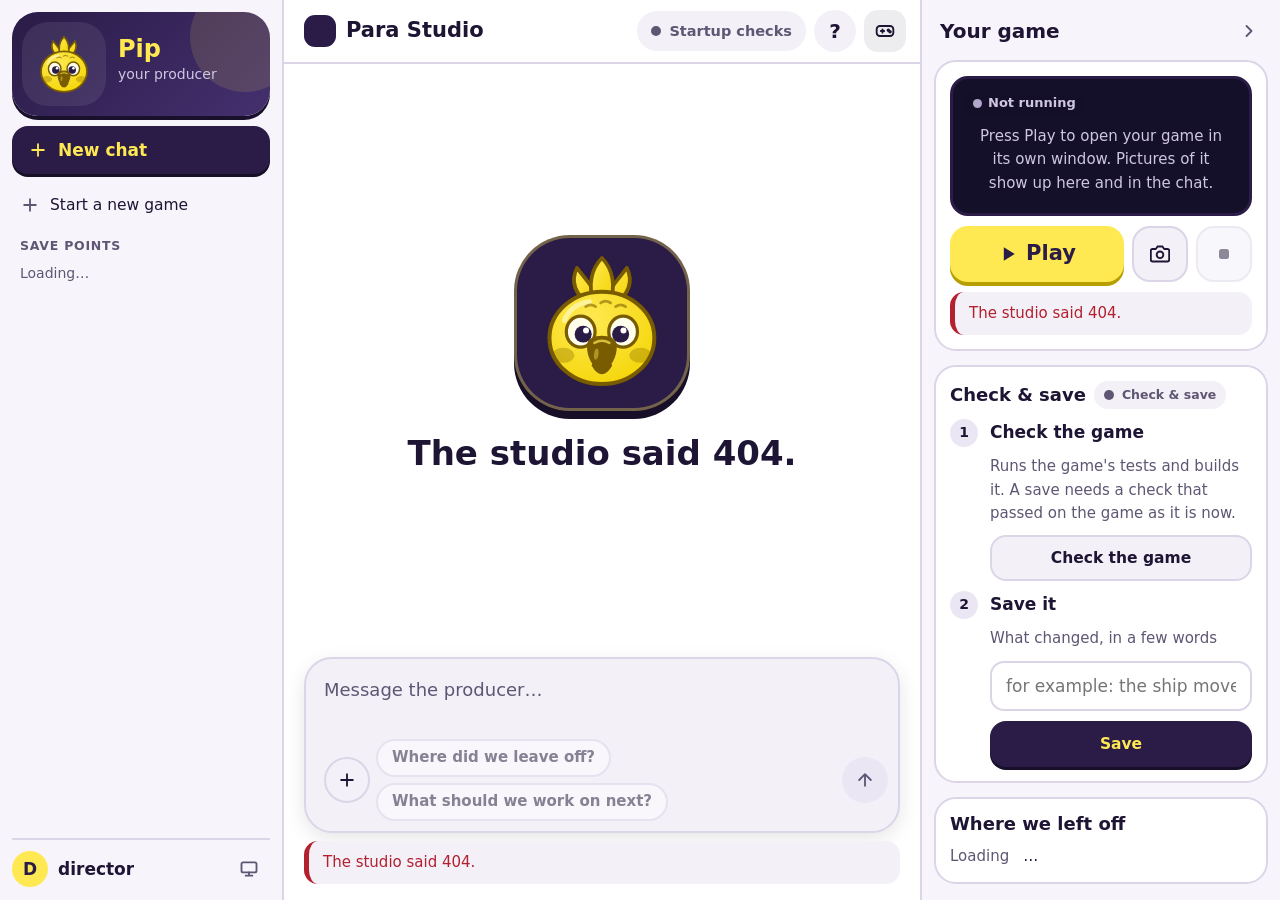
==== commit ddec30fd: "feat(studio): list past chats in the sidebar The chat store keeps any number of chats per game and p" ====
--- a/tools/para/studio/index.html
+++ b/tools/para/studio/index.html
@@ -164,6 +164,37 @@
 .thumb.t2 { background: var(--lilac); color: var(--ink); }
 .thumb.t3 { background: var(--gold); color: var(--purple); }
 .sb p.mute { padding: 4px 8px; font-size: 14px; margin: 0; }
+/* the past chats, under New chat */
+.chats { display: flex; flex-direction: column; gap: 2px; flex: none; }
+.chats .label { padding-top: 2px; }
+.chatrow { display: flex; align-items: center; gap: 2px; border-radius: 14px; padding-right: 2px; }
+.chatrow:hover { background: color-mix(in srgb, var(--ink) 7%, transparent); }
+.chatrow.sel { background: var(--selected); box-shadow: inset 3px 0 0 var(--focus); }
+.chatrow .row, .chatrow .fresh { flex: 1; padding: 6px 4px 6px 12px; }
+.chatrow .fresh { display: flex; align-items: center; min-height: 42px; min-width: 0; font-size: 15.5px; line-height: 20px; }
+.chatrow button.row:hover:not(:disabled) { background: none; }
+.chatrow .cx { flex: 1; min-width: 0; display: flex; flex-direction: column; }
+.chatrow .tx { overflow: hidden; white-space: nowrap; text-overflow: ellipsis; }
+.chatrow.sel .tx { font-weight: 800; }
+.chatrow .when { font-size: 12.5px; line-height: 16px; color: var(--mute); font-weight: 600; }
+.chatrow .del { width: 36px; height: 36px; border-radius: 12px; }
+.chatrow .del .ic { width: 18px; height: 18px; }
+.chatrow .del:hover:not(:disabled) { color: var(--bad); background: var(--bad-soft); }
+.chatrow .del:disabled { opacity: .45; }
+@media (hover: hover) {
+  .chatrow .del { opacity: 0; }
+  .chatrow:hover .del, .chatrow:focus-within .del, .chatrow.sel .del { opacity: 1; }
+}
+.chats-empty { display: flex; align-items: center; gap: 12px; padding: 10px 12px; border-radius: 18px; background: var(--surface); font-size: 14.5px; line-height: 1.4; color: var(--mute); }
+.chats-empty .pip-tile { width: 44px; height: 44px; border-radius: 15px; }
+.chats .more { display: flex; align-items: center; min-height: 38px; padding: 6px 12px; border-radius: 14px; color: var(--link); font-weight: 800; font-size: 14.5px; }
+.chats .more:hover { background: color-mix(in srgb, var(--ink) 7%, transparent); }
+.chats .confirm { margin-top: 6px; padding: 12px; gap: 10px; background: var(--bg); }
+.chats .confirm .btn { min-height: 42px; padding: 0 14px; font-size: 15px; }
+.btn.danger { background: var(--bad); color: #FFFFFF; }
+.btn.danger:hover:not(:disabled) { background: color-mix(in srgb, var(--bad) 85%, #000); }
+:root[data-theme="dark"] .btn.danger { color: #2A0A10; }
+@media (prefers-color-scheme: dark) { :root:not([data-theme="light"]) .btn.danger { color: #2A0A10; } }
 .foot { margin-top: auto; border-top: 2px solid var(--line); padding-top: 8px; display: flex; align-items: center; gap: 6px; }
 .me { display: flex; align-items: center; gap: 10px; flex: 1; min-width: 0; font-weight: 700; }
 .me span:last-child { overflow: hidden; text-overflow: ellipsis; white-space: nowrap; }
@@ -264,6 +295,12 @@
 .card .state { font-weight: 600; color: var(--mute); }
 .card .what { color: var(--mute); overflow-wrap: anywhere; white-space: pre-wrap; font-size: 15px; }
 .card .what:empty { display: none; }
+/* the helpers' own copies of the game, on Pip's card's side: the same card, smaller */
+.lanes { display: grid; gap: 8px; }
+.lanes .card { padding: 8px 10px; gap: 10px; }
+.lanes .card .ti { width: 30px; height: 30px; border-radius: 10px; }
+.lanes .btns { margin-top: 6px; }
+.lanes .btn { min-height: 36px; padding: 0 12px; font-size: 14px; }
 .card.shot { display: block; overflow: hidden; }
 .card.shot img { display: block; max-width: 100%; height: auto; margin-top: 8px; border: 2px solid var(--line); border-radius: 12px; background: var(--bg); }
 .spin { display: inline-block; width: 18px; height: 18px; border-radius: 50%; border: 3px solid var(--line); border-top-color: var(--focus); flex: none; animation: rot .8s linear infinite; }
@@ -443,7 +480,23 @@
         <span class="agent-one" id="agent-one" hidden></span>
       </div>
     </div>
-    <button type="button" class="newchat" id="chat-new"><svg class="ic" viewBox="0 0 24 24" aria-hidden="true"><path d="M12 5v14M5 12h14"/></svg><span>New conversation</span></button>
+    <div class="lanes" id="lanes" aria-label="What the helpers are doing" aria-live="polite" hidden></div>
+    <p class="result" id="lanes-result" role="status"></p>
+    <button type="button" class="newchat" id="chat-new"><svg class="ic" viewBox="0 0 24 24" aria-hidden="true"><path d="M12 5v14M5 12h14"/></svg><span>New chat</span></button>
+    <section class="chats" id="chats" aria-labelledby="chats-label" hidden>
+      <div class="label" id="chats-label">Chats</div>
+      <div id="chats-list" role="list" aria-labelledby="chats-label"></div>
+      <button type="button" class="more" id="chats-more" aria-expanded="false" hidden></button>
+      <div class="confirm" id="chat-del" role="group" aria-labelledby="chat-del-h" hidden>
+        <p id="chat-del-h"><strong>Delete this chat?</strong></p>
+        <p id="chat-del-text"></p>
+        <div class="btns">
+          <button type="button" class="btn danger" id="chat-del-yes">Yes, delete it</button>
+          <button type="button" class="btn ghost" id="chat-del-no">Keep it</button>
+        </div>
+      </div>
+      <p class="result" id="chats-result" role="status" aria-live="polite"></p>
+    </section>
     <div>
       <div class="label" id="games-label" hidden>Games</div>
       <div id="games-list" role="group" aria-labelledby="games-label"></div>
@@ -892,6 +945,7 @@
 function pickGame(g) {
   closeDrawer(false);
   if (g === game) return;
+  hideDelete(); // the confirm was for a chat in the other game's list
   game = g;
   for (const id of ["check-result", "save-result", "backup-result"]) say($(id), "", "");
   $("check-details").hidden = true;
@@ -916,9 +970,11 @@
   $("nogame").hidden = !none;
   app.classList.toggle("no-game", !has);
   $("chat-new").hidden = !has;
+  $("chats").hidden = !has;
   $("backup-open").hidden = none;
   renderPill(s.facts);
   renderResume(s);
+  renderLanes(s.lanes || []);
   syncEmpty();
   return s;
 }
@@ -976,11 +1032,14 @@
   $("chat-input").disabled = !agentReady;
   $("chat-stop").hidden = !chatRunning;
   $("chat-new").disabled = chatRunning;
+  for (const b of $("chats-list").querySelectorAll("button")) b.disabled = chatRunning;
+  $("chat-del-yes").disabled = chatRunning;
   for (const b of $("agents").children) b.disabled = chatRunning || busy;
   $("play-btn").disabled = busy || playBusy;
   $("shot-btn").disabled = shotBusy;
   $("plus-shot").disabled = shotBusy;
   $("stop-game-btn").disabled = !playOn;
+  for (const b of $("lanes").querySelectorAll("button")) b.disabled = busy || chatRunning;
 }
 
 // Waits for the one running step and keeps `out` current; resolves with the final job.
@@ -1090,11 +1149,13 @@
 let agentReady = false;
 let chatSince = 0;
 let chatGame = "";
+let chatOpen = 0; // the number of the chat on the page (0: not known yet)
 let chatSeeded = false;
 let chatTimer = null;
 let unanswered = ""; // the last message sent, until the producer answers it
 let gaveBack = false; // that message went back into the box this turn
 const cards = new Map();
+const helperNow = new Map(); // each helper card's role and status this conversation, for the lanes' words
 const roleLabels = { builder: "Builder", checker: "Checker", scout: "Scout", art: "Art helper", helper: "Helper" };
 const statusWords = { started: "started", working: "working", done: "done", failed: "hit a problem", stopped: "stopped" };
 
@@ -1171,8 +1232,8 @@
       break;
     }
     case "shot": renderShot(ev); break;
-    case "activity": unanswered = ""; append(textEl("div", "line", ev.text)); break;
-    case "refused": append(textEl("div", "line refused", ev.text)); break;
+    case "activity": unanswered = ""; append(textEl("div", "line", plainLaneText(ev.text))); break;
+    case "refused": append(textEl("div", "line refused", plainLaneText(ev.text))); break;
     case "notice": append(textEl("div", "line notice", ev.text)); break;
     case "error": {
       const d = textEl("div", "line error", ev.text);
@@ -1204,12 +1265,101 @@
       c.head.textContent = "";
       c.head.append(document.createTextNode((roleLabels[ev.role] || "Helper") + " "),
         textEl("span", "state", "· " + (statusWords[ev.status] || ev.status) + (ev.tools > 0 ? " · " + ev.tools + (ev.tools === 1 ? " step" : " steps") : "")));
-      c.what.textContent = ev.text || "";
+      c.what.textContent = plainLaneText(ev.text || "");
+      helperNow.set(ev.id, { role: ev.role, status: ev.status });
+      renderLanes(lanesNow);
       break;
     }
     default: break; // "done" is handled by the poller; anything unknown is ignored
   }
 }
+
+// --- lanes --------------------------------------------------------------------------------
+// Each helper that writes works in its own copy of the game (a "lane", `para lane`), so the game
+// the director plays stays whole until the work is put in. The page says what each one is doing
+// in words, and never shows a folder, branch or lane name. With no turn running, a copy that is
+// still there is left over from last time: Land it puts its work into the game (unsaved, then
+// Check and Save as always); Keep it leaves it for the producer and stops offering it here.
+let lanesNow = [];
+let lanesPolled = 0;
+const lanesKept = new Set();
+function helperBusy(role) {
+  for (const h of helperNow.values()) if (h.role === role && (h.status === "started" || h.status === "working")) return true;
+  return false;
+}
+function laneHead(l) {
+  const who = roleLabels[l.role] || "Helper";
+  if (!l.live) return who + "'s work from last time is waiting";
+  if (l.role === "art") return "Art helper is drawing";
+  if (helperBusy("checker") && !helperBusy(l.role)) return "Checking it";
+  return who + " is working on your change";
+}
+function laneWhat(l) {
+  const bits = [];
+  if (l.ticket) bits.push(l.ticket);
+  if (!l.live) bits.push(l.files === 0 ? "nothing changed in it" : plural(l.files, "file", "files") + " changed, not in your game yet");
+  return bits.join(" · ");
+}
+function landWords(code, text) {
+  const first = (text || "").trim().split("\n")[0] || "";
+  if (code === 0) return first.startsWith("landed:") ? "The helper's work is in your game now, not saved yet. Press Check, then Save." : "There was nothing in it, so it is tidied away.";
+  let m = first.match(/^The helper and the game both changed (.+) since the helper started/);
+  if (m) return "The helper and your game both changed " + m[1] + " since the helper started, so it cannot go in by itself. Nothing in your game changed, and the helper's work is kept. Ask the producer to sort it out.";
+  m = first.match(/^These files have changes in the game that are not saved yet, and the helper changed them too: (.+)\.$/);
+  if (m) return "You changed " + m[1] + " since the last save, and so did the helper. Press Check, then Save, then Land it again.";
+  return "That did not work, and nothing in your game changed. Ask the producer to look at it.";
+}
+async function landLane(l) {
+  const out = $("lanes-result");
+  say(out, "Putting the helper's work into your game…", "busy");
+  setBusy(true);
+  try {
+    const r = await api("POST", "/api/lane/land", { game, id: l.id });
+    const { job, text } = await follow(r.job, () => {});
+    say(out, landWords(job.code, text), job.code === 0 ? "ok" : "bad");
+  } catch (e) { say(out, e.message, "bad"); }
+  finally { setBusy(false); }
+  refresh();
+}
+function renderLanes(lanes) {
+  lanesNow = lanes;
+  const box = $("lanes");
+  box.textContent = "";
+  for (const l of lanes) {
+    if (l.landed || lanesKept.has(game + "/" + l.id + "/" + l.started)) continue;
+    const card = textEl("div", "card lane", ""), ti = textEl("span", "ti", ""), tb = textEl("div", "tb", "");
+    ti.append(l.live ? textEl("span", "spin", "") : svgIcon("M12 8v4l3 2M12 3a9 9 0 100 18 9 9 0 000-18z"));
+    tb.append(textEl("div", "head", laneHead(l)), textEl("div", "what", laneWhat(l)));
+    if (!l.live) {
+      const acts = textEl("div", "btns", "");
+      const land = textEl("button", "btn primary", "Land it"), keep = textEl("button", "btn ghost", "Keep it");
+      land.type = keep.type = "button";
+      land.disabled = keep.disabled = busy || chatRunning;
+      land.addEventListener("click", () => landLane(l));
+      keep.addEventListener("click", () => { lanesKept.add(game + "/" + l.id + "/" + l.started); say($("lanes-result"), "Kept as it is. The producer will see it next time you talk.", ""); renderLanes(lanesNow); });
+      acts.append(land, keep);
+      tb.append(acts);
+    }
+    card.append(ti, tb);
+    box.append(card);
+  }
+  box.hidden = box.childElementCount === 0;
+}
+async function loadLanes() {
+  if (!game) return;
+  try { renderLanes((await api("GET", "/api/lanes" + gameQuery())).lanes); } catch (e) { /* the next poll tries again */ }
+}
+// The chat's lines and helper cards repeat what the producer and helpers ran and wrote, which names
+// the helpers' copies by folder and the `para lane` commands: say those in words instead.
+function plainLaneText(t) {
+  if (/tmp\/para lane start\b/.test(t)) return "Giving a helper its own copy of the game";
+  if (/tmp\/para lane land\b/.test(t)) return "Putting a helper's work into your game";
+  if (/tmp\/para lane\b/.test(t)) return "Looking at the helpers' copies of the game";
+  return t.replace(/games\/[a-z][a-z0-9_]*\.[a-z0-9]+\/?([^\s,;)`'\x22]*)/g, (m, rest) => rest ? rest + " (in the helper's copy)" : "the helper's copy of the game")
+          .replace(/--filter the helper's copy of the game/g, "in the helper's copy")
+          .replace(/--lane [a-z][a-z0-9]*/g, "in the helper's copy");
+}
+// --- end lanes ------------------------------------------------------------------------------
 
 // The producer picker, on Pip's card: one pill per agent the studio knows, the current one checked.
 // Each agent keeps its own conversation; the studio refuses a pick while a turn runs (the pills are
@@ -1240,7 +1390,8 @@
 }
 async function pickAgent(name) {
   if (chatRunning || busy) return;
-  try { await api("POST", "/api/agent/pick", { game, agent: name }); await loadAgent(); pollChat(); }
+  hideDelete(); // each producer has its own list
+  try { await api("POST", "/api/agent/pick", { game, agent: name }); await loadAgent(); await loadChats(); pollChat(); }
   catch (e) { say($("chat-result"), e.message, "bad"); }
 }
 
@@ -1385,12 +1536,14 @@
 function resetChatView() {
   logEl().textContent = "";
   cards.clear();
+  helperNow.clear();
   while (blobUrls.length) URL.revokeObjectURL(blobUrls.pop());
   $("panel-shot").hidden = true; $("panel-shot").removeAttribute("src"); $("panel-empty").hidden = false;
   chatSince = 0;
   chatSeeded = false;
   unanswered = "";
   chatGame = game;
+  chatOpen = 0;
 }
 
 async function pollChat() {
@@ -1400,6 +1553,13 @@
     if (game) {
       if (chatGame !== game) resetChatView();
       const d = await api("GET", "/api/chat?since=" + chatSince + "&game=" + encodeURIComponent(game));
+      if (chatOpen && d.chat !== chatOpen) { // another chat was opened (in another tab, say): start the page over
+        resetChatView();
+        chatTimer = setTimeout(pollChat, 0);
+        loadChats();
+        return;
+      }
+      chatOpen = d.chat;
       let turnEnded = false;
       for (const ev of d.events) { if (ev.kind === "done") turnEnded = true; else renderEvent(ev); }
       chatSince = Math.max(chatSince, d.next);
@@ -1409,7 +1569,10 @@
       syncEmpty();
       updatePip();
       syncButtons();
-      if (chatRunning) wait = 600;
+      if (chatRunning) {
+        wait = 600;
+        if (Date.now() - lanesPolled > 3000) { lanesPolled = Date.now(); loadLanes(); }
+      }
       if ((was && !chatRunning) || turnEnded) {
         if (!gaveBack) say($("chat-result"), "", "");
         gaveBack = false;
@@ -1427,6 +1590,7 @@
   gaveBack = false;
   try {
     await api("POST", "/api/chat/send", { game, text });
+    loadChats();
     unanswered = text;
     $("chat-input").value = ""; growInput();
     chatRunning = true;
@@ -1457,8 +1621,124 @@
 });
 $("chat-new").addEventListener("click", async () => {
   closeDrawer(false);
-  try { await api("POST", "/api/chat/new", { game }); resetChatView(); say($("chat-result"), "Fresh start: the next message begins a new conversation.", "ok"); pollChat(); $("chat-input").focus(); }
+  hideDelete();
+  try {
+    await api("POST", "/api/chat/new", { game }); resetChatView();
+    say($("chat-result"), "Fresh start: your next message begins a new chat. The earlier ones stay in the list.", "ok");
+    pollChat(); loadChats(); $("chat-input").focus();
+  }
   catch (e) { say($("chat-result"), e.message, "bad"); }
+});
+
+// --- the past chats ---------------------------------------------------------------------
+// The open game's chats with its producer, the one used last first. Picking one carries it on
+// (the producer resumes that same conversation); deleting one only forgets it in this list.
+const chatsShown = 8;
+let chatsAll = false, chatsNow = [], deleting = null;
+function producerName() { return $("pip-name").textContent || "Pip"; }
+function chatTitle(c) { return c.title || "An earlier chat"; }
+function whenWords(sec) {
+  const d = new Date(sec * 1000), now = new Date(), ago = (now - d) / 1000;
+  if (ago < 60) return "just now";
+  if (ago < 3600) return Math.floor(ago / 60) + " min ago";
+  const day = (x) => new Date(x.getFullYear(), x.getMonth(), x.getDate()).getTime();
+  const days = Math.round((day(now) - day(d)) / 86400000);
+  if (days === 0) return d.toLocaleTimeString([], { hour: "numeric", minute: "2-digit" });
+  if (days === 1) return "yesterday";
+  if (days < 7) return d.toLocaleDateString([], { weekday: "long" });
+  return d.toLocaleDateString([], { day: "numeric", month: "short", year: d.getFullYear() === now.getFullYear() ? undefined : "numeric" });
+}
+function renderChats(d) {
+  const list = $("chats-list");
+  list.textContent = "";
+  chatsNow = d.chats || [];
+  if (chatsNow.length === 0) {
+    const empty = textEl("div", "chats-empty", "");
+    empty.setAttribute("role", "listitem");
+    empty.append(pipTile(false), textEl("span", "", "No chats yet. Say hello to " + producerName() + " and your chat shows up here, so you can pick it up again later."));
+    list.append(empty);
+  }
+  const fresh = chatsNow.length > 0 && !chatsNow.some((c) => c.open);
+  if (fresh) { // the open chat has no message yet: say so at the top
+    const row = textEl("div", "chatrow sel", "");
+    row.setAttribute("role", "listitem");
+    const r = textEl("div", "fresh", "");
+    r.setAttribute("aria-current", "true");
+    const cx = textEl("span", "cx", "");
+    cx.append(textEl("span", "tx", "New chat"), textEl("span", "when", "starts with your next message"));
+    r.append(cx);
+    row.append(r);
+    list.append(row);
+  }
+  const shown = chatsAll ? chatsNow : chatsNow.slice(0, chatsShown);
+  for (const c of shown) {
+    const row = textEl("div", "chatrow" + (c.open ? " sel" : ""), "");
+    row.setAttribute("role", "listitem");
+    const open = document.createElement("button");
+    open.type = "button"; open.className = "row";
+    const cx = textEl("span", "cx", "");
+    cx.append(textEl("span", "tx", chatTitle(c)), textEl("span", "when", whenWords(c.updated)));
+    open.append(cx);
+    open.title = chatTitle(c) + " · last used " + new Date(c.updated * 1000).toLocaleString();
+    if (c.open) open.setAttribute("aria-current", "true");
+    open.addEventListener("click", () => openChat(c));
+    const del = document.createElement("button");
+    del.type = "button"; del.className = "ib del";
+    del.setAttribute("aria-label", "Delete the chat: " + chatTitle(c));
+    del.title = "Delete this chat…";
+    del.append(svgIcon("M3 6h18M8 6V4h8v2M19 6l-1 14H6L5 6M10 11v6M14 11v6"));
+    del.addEventListener("click", () => askDelete(c, del));
+    row.append(open, del);
+    list.append(row);
+  }
+  const more = $("chats-more");
+  more.hidden = chatsNow.length <= chatsShown;
+  more.textContent = chatsAll ? "Show fewer" : "Show all " + chatsNow.length + " chats";
+  more.setAttribute("aria-expanded", String(chatsAll));
+  if (deleting && !chatsNow.some((c) => c.id === deleting.id)) hideDelete();
+  syncButtons();
+}
+async function loadChats() {
+  if (!game) return;
+  try { renderChats(await api("GET", "/api/chats" + gameQuery())); }
+  catch (e) { say($("chats-result"), e.message, "bad"); }
+}
+$("chats-more").addEventListener("click", () => { chatsAll = !chatsAll; renderChats({ chats: chatsNow }); });
+async function openChat(c) {
+  if (chatRunning) return;
+  hideDelete();
+  say($("chats-result"), "", "");
+  if (c.open) { closeDrawer(false); $("chat-input").focus(); return; }
+  try {
+    await api("POST", "/api/chat/open", { game, id: c.id });
+    resetChatView();
+    say($("chat-result"), "", "");
+    closeDrawer(false);
+    pollChat(); loadChats(); $("chat-input").focus();
+  } catch (e) { say($("chats-result"), e.message, "bad"); }
+}
+let deleteFrom = null;
+function askDelete(c, from) {
+  deleting = Object.assign({ game }, c); deleteFrom = from;
+  say($("chats-result"), "", "");
+  $("chat-del-h").firstChild.textContent = "Delete \u201c" + chatTitle(c) + "\u201d?";
+  $("chat-del-text").textContent = producerName() + " forgets this chat: it leaves the list and cannot be picked up again. Your game, its files and its save points stay exactly as they are.";
+  $("chat-del").hidden = false;
+  $("chat-del-no").focus();
+}
+function hideDelete() { deleting = null; $("chat-del").hidden = true; }
+$("chat-del-no").addEventListener("click", () => { const back = deleteFrom; hideDelete(); if (back && back.isConnected) back.focus(); });
+$("chat-del-yes").addEventListener("click", async () => {
+  if (!deleting || chatRunning || deleting.game !== game) return;
+  const c = deleting;
+  try {
+    await api("POST", "/api/chat/delete", { game: c.game, id: c.id, confirm: true });
+    hideDelete();
+    say($("chats-result"), "Deleted \u201c" + chatTitle(c) + "\u201d.", "ok");
+    if (c.open) resetChatView();
+    pollChat(); await loadChats();
+    $("chat-new").focus();
+  } catch (e) { say($("chats-result"), e.message, "bad"); }
 });
 $("preflight-recheck").addEventListener("click", () => { say($("preflight-sum"), "Checking…", "busy"); loadAgent().catch((e) => { say($("chat-result"), e.message, "bad"); say($("preflight-sum"), "Could not run the checks. Press Check again.", "bad"); }); });
 
@@ -1538,7 +1818,7 @@
 $("shot-btn").addEventListener("click", takeShot);
 
 async function refresh() {
-  try { await loadState(); await loadPoints(); await loadBackup(); }
+  try { await loadState(); await loadChats(); await loadPoints(); await loadBackup(); }
   catch (e) { $("greeting").textContent = e.message; }
 }
 
@@ -1553,9 +1833,9 @@
     const s = await api("GET", "/api/state" + gameQuery());
     if (s.job && s.job.running) {
       const kind = s.job.kind;
-      const el = { save: "save-result", backup: "backup-result", new: "new-result" }[kind] || "check-result";
+      const el = { save: "save-result", backup: "backup-result", new: "new-result", land: "lanes-result" }[kind] || "check-result";
       setBusy(true);
-      say($(el), "A " + (kind === "new" ? "new game" : kind) + " is still running…", "busy");
+      say($(el), kind === "land" ? "Still putting a helper's work into your game…" : "A " + (kind === "new" ? "new game" : kind) + " is still running…", "busy");
       await follow(s.job, () => {}); setBusy(false); say($(el), "That step finished.", "ok"); refresh();
     }
   } catch (e) { setBusy(false); }
